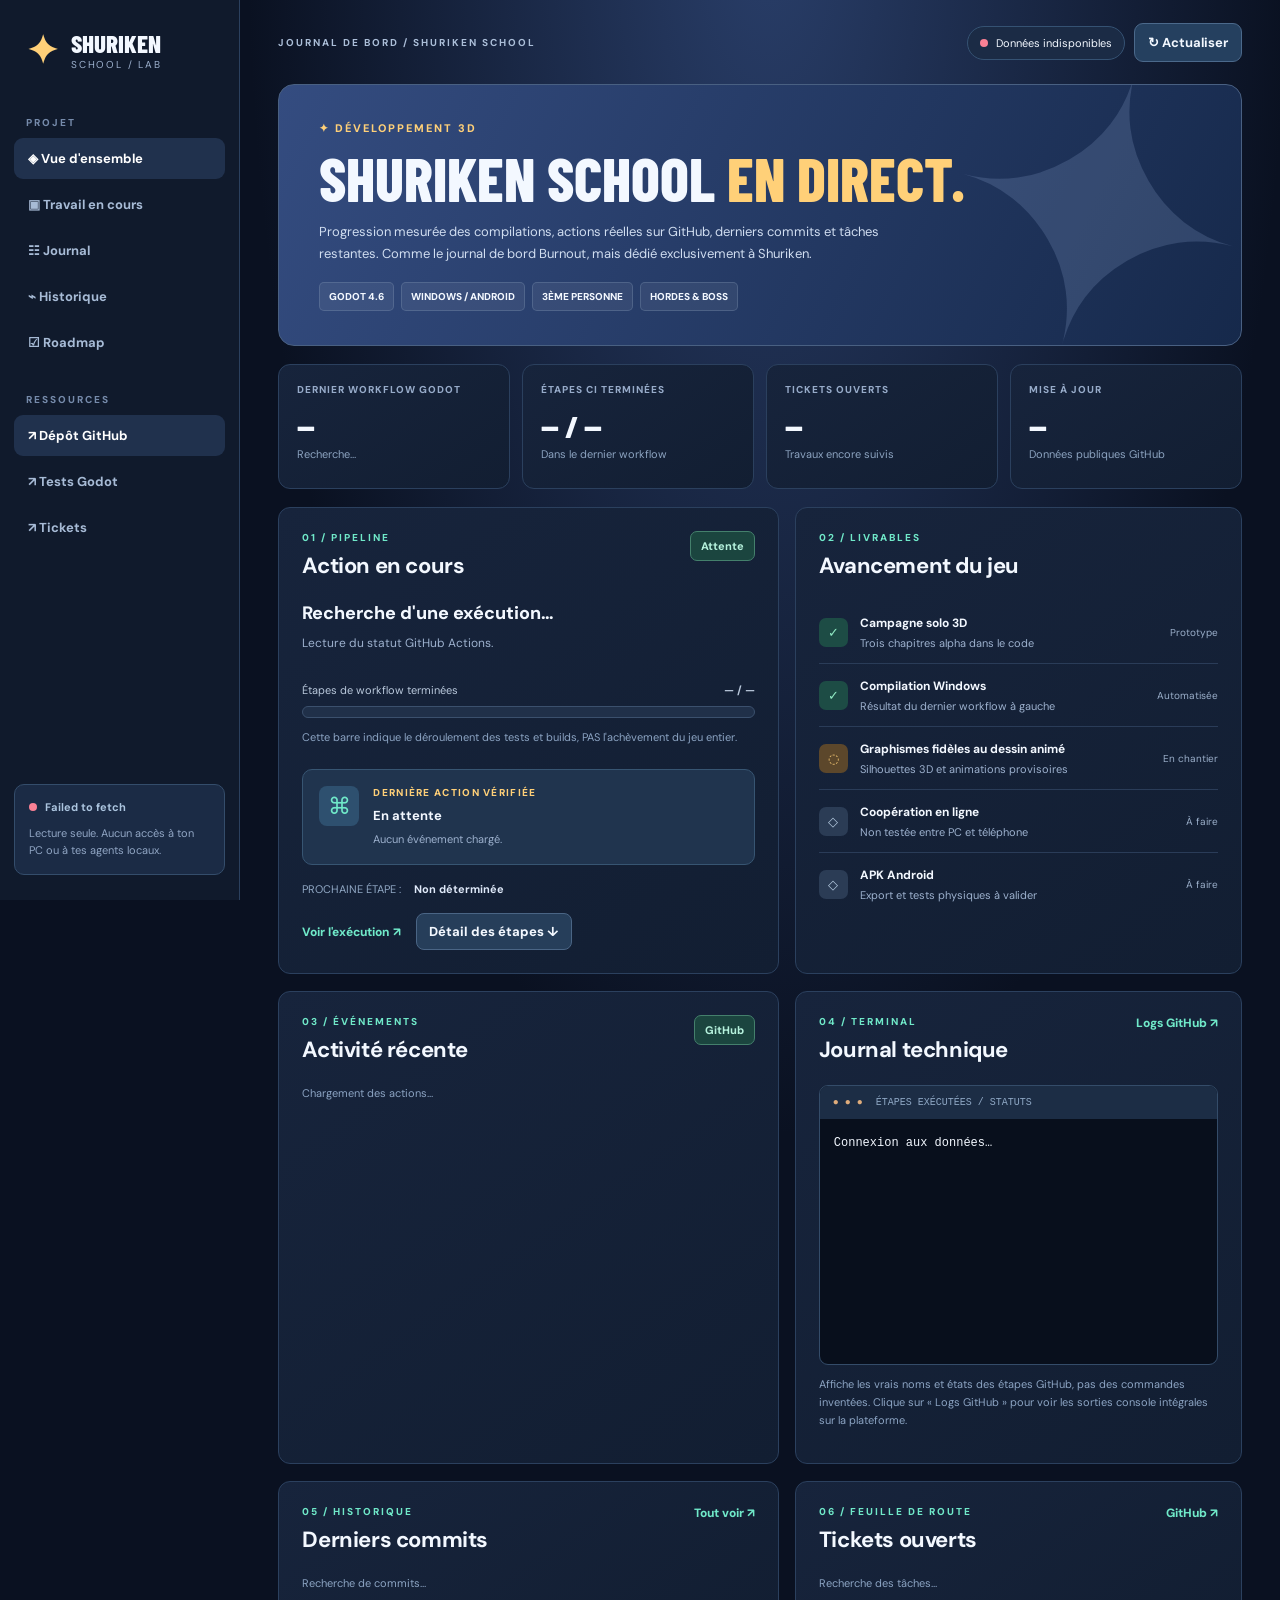
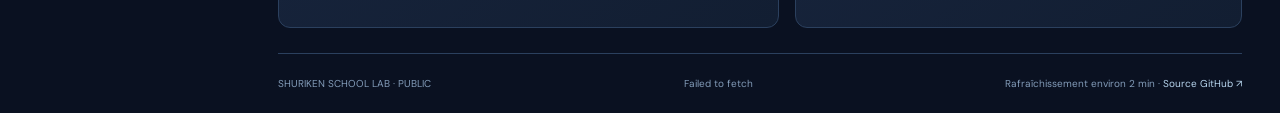
==== dashboard/index.html @ 50f2da36 "Create Shuriken 3D live project dashboard with GitHub API telemetry" ====
<!DOCTYPE html>
<html lang="fr"><head><meta charset="utf-8"><meta name="viewport" content="width=device-width,initial-scale=1"><meta name="theme-color" content="#101b30"><title>Shuriken School | Journal de bord</title><style>
@import url('https://fonts.googleapis.com/css2?family=Barlow+Condensed:wght@600;700;800&family=DM+Sans:wght@400;500;600;700&display=swap');
:root{color-scheme:dark;--bg:#0a1121;--panel:#15233b;--border:#2b405e;--ink:#f3f8ff;--muted:#9db1ce;--mint:#70e9c9;--gold:#ffd078}*{box-sizing:border-box}html{scroll-behavior:smooth}body{margin:0;background:radial-gradient(ellipse at 60% -5%,#293e69,transparent 48%),var(--bg);color:var(--ink);font:13px 'DM Sans',Arial,sans-serif}a{color:inherit;text-decoration:none}button{cursor:pointer;font:inherit;color:inherit}a:focus-visible,button:focus-visible{outline:2px solid var(--gold);outline-offset:2px}.app{display:grid;grid-template-columns:240px minmax(0,1fr);min-height:100vh}aside{background:#101a2c;border-right:1px solid var(--border);padding:25px 14px;height:100vh;position:sticky;top:0;display:flex;flex-direction:column}.logo{display:flex;gap:12px;align-items:center;padding:0 12px;margin-bottom:43px;font:800 25px 'Barlow Condensed',sans-serif}.logo span{font-size:39px;color:var(--gold)}.logo small{display:block;color:var(--muted);font:10px 'DM Sans',sans-serif;letter-spacing:1.8px}.group{color:#768bab;font-size:10px;font-weight:800;letter-spacing:2px;margin:0 12px 9px}nav{display:grid;gap:5px;margin-bottom:30px}nav a{border-radius:9px;padding:12px 14px;font-weight:700;color:#a7bbd6}nav a:hover,nav a:first-child{background:#20314d;color:#fff}.aside-status{margin-top:auto;background:#1b2b45;border:1px solid #344d6b;border-radius:10px;padding:14px;color:#acc5df;font-size:11px;line-height:1.6}.aside-status p{margin:8px 0 0;color:#91a6c4}.dot{display:inline-block;background:var(--gold);width:8px;height:8px;border-radius:50%;margin-right:8px}.dot.good{background:#78e1b0}.dot.bad{background:#fa8195}main{padding:23px clamp(16px,3vw,46px);max-width:1570px;width:100%;margin:auto;min-width:0}.top{display:flex;justify-content:space-between;align-items:center;gap:13px;margin-bottom:22px}.top b{font-size:10px;letter-spacing:2px;color:#acbfd9}.top .right{display:flex;align-items:center;gap:9px}.badge{border-radius:25px;border:1px solid #355273;background:#1b2b45;padding:9px 12px;font-size:11px}.top button{background:#25405f;border:1px solid #4b698b;border-radius:9px;padding:10px 13px;font-weight:700}.hero{border-radius:16px;background:linear-gradient(116deg,#344c80,#16294b);border:1px solid #496082;min-height:252px;display:flex;align-items:center;padding:34px 40px;position:relative;overflow:hidden}.hero:after{content:'✦';font:370px Georgia,serif;position:absolute;right:-10px;top:-83px;color:#b6d1ff28;transform:rotate(15deg)}.hero>*{position:relative;z-index:1}.hero label{font-size:11px;letter-spacing:2px;color:var(--gold);font-weight:800}h1{font:800 clamp(41px,4.7vw,66px)/1 'Barlow Condensed',sans-serif;margin:12px 0 8px;text-transform:uppercase}h1 em{color:var(--gold);font-style:normal}.hero p{max-width:620px;line-height:1.65;color:#d0ddf0}.tags{display:flex;gap:7px;flex-wrap:wrap;margin-top:18px}.tags span{border:1px solid #8298b351;background:#fff1;font-weight:800;font-size:10px;border-radius:5px;padding:7px 9px}.stats{display:grid;grid-template-columns:repeat(4,minmax(0,1fr));gap:12px;margin:18px 0}.stat,.card{border:1px solid var(--border);border-radius:12px;background:linear-gradient(145deg,#17243c,#121e32)}.stat{padding:18px;min-height:125px}.stat small{display:block;color:#97abc9;font-size:10px;font-weight:800;letter-spacing:1px}.stat strong{display:block;font:800 30px 'Barlow Condensed',sans-serif;margin:12px 0 3px}.stat p{color:#8ca3c0;font-size:11px;margin:0}.grid{display:grid;grid-template-columns:1.12fr 1fr;gap:16px;margin-bottom:17px}.card{padding:23px;min-width:0}.heading{display:flex;justify-content:space-between;align-items:start;gap:12px;margin-bottom:21px}.overline{font-size:10px;letter-spacing:2px;color:var(--mint);font-weight:800;margin-bottom:7px}h2{font-size:22px;margin:0;letter-spacing:-.4px}.chip{font-size:11px;font-weight:800;border:1px solid #44806c;background:#1b453f;color:#b5f1dc;padding:7px 10px;border-radius:7px;white-space:nowrap}.chip.failed{border-color:#af5971;background:#4d2938;color:#ffcbd5}.chip.running{border-color:#b88a47;background:#4e3b29;color:#ffe2ae}.sub{font-size:12px;color:var(--muted);line-height:1.6}.run-title{font-size:18px;font-weight:800;margin-bottom:9px}.progress-head{display:flex;justify-content:space-between;gap:13px;font-size:11px;color:#bac9dc;margin:30px 0 9px}.track{background:#203049;border:1px solid #3b506d;border-radius:50px;overflow:hidden;height:12px}.fill{height:100%;width:0;background:linear-gradient(90deg,#46b4ae,#81ebc7);transition:width .4s}.note{font-size:11px;color:#8ca4c3;line-height:1.6}.action{display:flex;gap:14px;border:1px solid #375572;background:#20344e;padding:16px;margin-top:22px;border-radius:10px}.action .symbol{width:40px;height:40px;display:grid;place-items:center;background:#2e506f;border-radius:8px;font-size:23px;flex:none;color:var(--mint)}.action small{display:block;color:var(--gold);font-size:10px;letter-spacing:1.3px;font-weight:800;margin-bottom:8px}.action b{display:block}.action p{font-size:11px;line-height:1.6;color:var(--muted);margin:7px 0 0}.next{display:flex;gap:13px;font-size:11px;color:#91a8c4;margin:17px 0}.next b{color:#dfe9f9}.links{display:flex;flex-wrap:wrap;gap:15px;align-items:center}.links a,.inline-link{color:var(--mint);font-size:12px;font-weight:800}.links button{border:1px solid #4a6585;background:#263e5a;border-radius:8px;padding:9px 12px;font-weight:800}.milestone{display:flex;gap:12px;align-items:center;border-bottom:1px solid #2a3c58;padding:13px 0}.milestone:last-child{border:0}.icon{display:grid;place-items:center;width:29px;height:29px;border-radius:7px;flex:none;background:#1d4c45;color:#90e9c3}.icon.wait{background:#5c472b;color:var(--gold)}.icon.todo{background:#2b3c55;color:#b4c9df}.milestone div{flex:1}.milestone b{font-size:12px}.milestone small{display:block;color:var(--muted);font-size:11px;margin-top:5px}.state{color:#9bafca;font-size:10px}.entry{display:grid;grid-template-columns:24px 1fr;gap:10px;padding:11px 0;border-bottom:1px solid #2a3a56}.entry:last-child{border:0}.circle{height:17px;width:17px;border:2px solid #879dbb;border-radius:50%;margin-top:3px}.circle.good{border-color:#71e2a9}.circle.bad{border-color:#ff7d97}.circle.running{border-color:var(--gold)}.entry b{font-size:12px}.entry p{font-size:11px;line-height:1.6;color:#93a9c7;margin:5px 0 0}.entry a{color:#afe8ff}.terminal{border:1px solid #344c69;background:#080f1c;border-radius:9px;overflow:hidden}.term-top{padding:11px 13px;background:#1c2d45;color:#8fa8c5;font:10px monospace}.term-top:before{content:'● ● ●';color:#dfac7b;margin-right:13px}.term-body{font:12px/1.7 Consolas,monospace;min-height:245px;max-height:305px;overflow:auto;padding:14px}.term-body p{margin:0 0 7px;overflow-wrap:anywhere}.prompt{color:var(--mint)}.term-ok{color:#87dfaa}.term-bad{color:#fc8a9b}.term-wait{color:#ffd078}.footer{margin-top:25px;padding-top:23px;border-top:1px solid var(--border);display:flex;justify-content:space-between;gap:10px;flex-wrap:wrap;font-size:10px;color:#839cb9}.footer a{color:#b8d6ef}#modal[hidden]{display:none}#modal{position:fixed;inset:0;background:#060a13dd;z-index:20;display:grid;place-items:center;padding:20px}#modal .dialog{width:min(680px,100%);max-height:85vh;overflow:auto;border-radius:13px;border:1px solid #506987;padding:22px;background:#172740}#modal button{padding:8px 11px;border:1px solid #5c7898;border-radius:7px;background:#29435f}.step{border:1px solid #3b5575;border-radius:8px;padding:11px;margin:7px 0;font-size:12px}.step small{display:block;color:var(--muted);margin-top:5px}
@media(max-width:1180px){.app{grid-template-columns:210px minmax(0,1fr)}.grid{grid-template-columns:1fr}.stats{grid-template-columns:repeat(2,1fr)}}@media(max-width:700px){.app{display:block}aside{height:auto;position:static;padding:12px}.logo{margin:0 0 8px}.logo span{font-size:24px}.logo{font-size:20px}.group,.aside-status,nav.links-nav{display:none}nav{display:flex;overflow-x:auto;margin:0}nav a{font-size:11px;white-space:nowrap;padding:9px}main{padding:17px}.top b{font-size:9px}.badge{font-size:10px;padding:7px}.top button{padding:8px}.hero{min-height:230px;padding:23px}.hero:after{font-size:240px;top:-40px}h1{font-size:42px}.stat{padding:14px;min-height:108px}.stat strong{font-size:24px}.card{padding:17px}.state{display:none}}
</style></head>
<body><div class="app"><aside><a href="#home" class="logo"><span>✦</span><div>SHURIKEN<small>SCHOOL / LAB</small></div></a><div class="group">PROJET</div><nav><a href="#home">◈ Vue d'ensemble</a><a href="#pipeline">▣ Travail en cours</a><a href="#journal">☷ Journal</a><a href="#history">⌁ Historique</a><a href="#issues-section">☑ Roadmap</a></nav><div class="group">RESSOURCES</div><nav class="links-nav"><a href="https://github.com/Elikto/shuriken-school---game" target="_blank">↗ Dépôt GitHub</a><a href="https://github.com/Elikto/shuriken-school---game/actions" target="_blank">↗ Tests Godot</a><a href="https://github.com/Elikto/shuriken-school---game/issues" target="_blank">↗ Tickets</a></nav><div class="aside-status"><span class="dot" id="connection-dot"></span><b id="connection-label">Connexion à GitHub…</b><p>Lecture seule. Aucun accès à ton PC ou à tes agents locaux.</p></div></aside>
<main id="home"><header class="top"><b>JOURNAL DE BORD / SHURIKEN SCHOOL</b><div class="right"><span class="badge"><span class="dot" id="live-dot"></span><span id="live-label">Synchronisation…</span></span><button type="button" id="refresh">↻ Actualiser</button></div></header>
<section class="hero"><div><label>✦ DÉVELOPPEMENT 3D</label><h1>Shuriken School <em>en direct.</em></h1><p>Progression mesurée des compilations, actions réelles sur GitHub, derniers commits et tâches restantes. Comme le journal de bord Burnout, mais dédié exclusivement à Shuriken.</p><div class="tags"><span>GODOT 4.6</span><span>WINDOWS / ANDROID</span><span>3ÈME PERSONNE</span><span>HORDES & BOSS</span></div></div></section>
<section class="stats"><div class="stat"><small>DERNIER WORKFLOW GODOT</small><strong id="state">—</strong><p id="run-number">Recherche…</p></div><div class="stat"><small>ÉTAPES CI TERMINÉES</small><strong id="steps-stat">— / —</strong><p>Dans le dernier workflow</p></div><div class="stat"><small>TICKETS OUVERTS</small><strong id="issues-stat">—</strong><p>Travaux encore suivis</p></div><div class="stat"><small>MISE À JOUR</small><strong id="synced">—</strong><p id="quota">Données publiques GitHub</p></div></section>
<div class="grid" id="pipeline"><article class="card"><div class="heading"><div><div class="overline">01 / PIPELINE</div><h2>Action en cours</h2></div><span id="chip" class="chip">Attente</span></div><div class="run-title" id="run-name">Recherche d'une exécution…</div><div class="sub" id="run-desc">Lecture du statut GitHub Actions.</div><div class="progress-head"><span>Étapes de workflow terminées</span><b id="step-count">— / —</b></div><div id="track" class="track" role="progressbar" aria-label="Étapes de workflow terminées" aria-valuemin="0" aria-valuemax="100" aria-valuenow="0"><div class="fill" id="fill"></div></div><p class="note">Cette barre indique le déroulement des tests et builds, PAS l'achèvement du jeu entier.</p><div class="action"><div class="symbol">⌘</div><div><small>DERNIÈRE ACTION VÉRIFIÉE</small><b id="action-name">En attente</b><p id="action-detail">Aucun événement chargé.</p></div></div><div class="next"><span>PROCHAINE ÉTAPE :</span><b id="next-step">Non déterminée</b></div><div class="links"><a id="run-link" href="https://github.com/Elikto/shuriken-school---game/actions" target="_blank" rel="noopener noreferrer">Voir l'exécution ↗</a><button id="details" type="button">Détail des étapes ↓</button></div></article>
<article class="card"><div class="heading"><div><div class="overline">02 / LIVRABLES</div><h2>Avancement du jeu</h2></div></div>
<div class="milestone"><span class="icon">✓</span><div><b>Campagne solo 3D</b><small>Trois chapitres alpha dans le code</small></div><span class="state">Prototype</span></div><div class="milestone"><span class="icon">✓</span><div><b>Compilation Windows</b><small>Résultat du dernier workflow à gauche</small></div><span class="state">Automatisée</span></div><div class="milestone"><span class="icon wait">◌</span><div><b>Graphismes fidèles au dessin animé</b><small>Silhouettes 3D et animations provisoires</small></div><span class="state">En chantier</span></div><div class="milestone"><span class="icon todo">◇</span><div><b>Coopération en ligne</b><small>Non testée entre PC et téléphone</small></div><span class="state">À faire</span></div><div class="milestone"><span class="icon todo">◇</span><div><b>APK Android</b><small>Export et tests physiques à valider</small></div><span class="state">À faire</span></div></article></div>
<div class="grid" id="journal"><article class="card"><div class="heading"><div><div class="overline">03 / ÉVÉNEMENTS</div><h2>Activité récente</h2></div><span class="chip">GitHub</span></div><div id="events"><p class="note">Chargement des actions…</p></div></article>
<article class="card"><div class="heading"><div><div class="overline">04 / TERMINAL</div><h2>Journal technique</h2></div><a class="inline-link" id="logs-link" target="_blank" rel="noopener noreferrer" href="https://github.com/Elikto/shuriken-school---game/actions">Logs GitHub ↗</a></div><div class="terminal"><div class="term-top">ÉTAPES EXÉCUTÉES / STATUTS</div><div class="term-body" id="terminal"><p>Connexion aux données…</p></div></div><p class="note">Affiche les vrais noms et états des étapes GitHub, pas des commandes inventées. Clique sur « Logs GitHub » pour voir les sorties console intégrales sur la plateforme.</p></article></div>
<div class="grid" id="history"><article class="card"><div class="heading"><div><div class="overline">05 / HISTORIQUE</div><h2>Derniers commits</h2></div><a class="inline-link" href="https://github.com/Elikto/shuriken-school---game/commits/main" target="_blank">Tout voir ↗</a></div><div id="commits"><p class="note">Recherche de commits…</p></div></article>
<article class="card" id="issues-section"><div class="heading"><div><div class="overline">06 / FEUILLE DE ROUTE</div><h2>Tickets ouverts</h2></div><a class="inline-link" href="https://github.com/Elikto/shuriken-school---game/issues" target="_blank">GitHub ↗</a></div><div id="issues"><p class="note">Recherche des tâches…</p></div></article></div>
<div class="footer"><span>SHURIKEN SCHOOL LAB · PUBLIC</span><span id="updated">Aucune synchronisation</span><span>Rafraîchissement environ 2 min · <a target="_blank" href="https://github.com/Elikto/shuriken-school---game">Source GitHub ↗</a></span></div></main></div>
<div id="modal" hidden><div class="dialog" role="dialog" aria-modal="true" aria-label="Étapes GitHub"><div class="heading"><h2>Étapes du dernier workflow</h2><button id="close" type="button">Fermer ✕</button></div><div id="steps-list"></div><p class="note">États issus de l'API GitHub Actions, pas de surveillance directe des agents sur un PC privé.</p></div></div>
<script>
'use strict';
const API='https://api.github.com/repos/Elikto/shuriken-school---game',REPO='https://github.com/Elikto/shuriken-school---game';
const $=id=>document.getElementById(id);
const escapeHtml=v=>String(v==null?'':v).replace(/[&<>"']/g,c=>({'&':'&amp;','<':'&lt;','>':'&gt;','"':'&quot;',"'":'&#39;'}[c]));
const date=s=>s?new Date(s).toLocaleString('fr-FR',{day:'2-digit',month:'short',hour:'2-digit',minute:'2-digit'}):'—';
const link=s=>typeof s==='string'&&s.startsWith(REPO+'/')?s:REPO;
const model={run:null,jobs:[],commits:[],issues:[],busy:false,last:0,limit:0,remaining:null};
const state=x=>x&&x.conclusion==='success'?'Réussi':x&&x.conclusion==='failure'?'Échec':x&&x.conclusion==='cancelled'?'Annulé':x&&x.status==='in_progress'?'En cours':x&&x.status==='queued'?'En file':x?x.conclusion||x.status:'—';
const kind=x=>x.conclusion==='success'?'good':x.conclusion==='failure'?'bad':x.status==='in_progress'?'running':'wait';
const steps=()=>model.jobs.flatMap(j=>(j.steps||[]).filter(x=>!x.name.startsWith('Post ')).map(x=>Object.assign({jobName:j.name},x)));
async function fetchJson(path){const controller=new AbortController();const timer=setTimeout(()=>controller.abort(),12000);try{const r=await fetch(API+path,{signal:controller.signal,cache:'no-store',headers:{Accept:'application/vnd.github+json'}});model.remaining=Number(r.headers.get('x-ratelimit-remaining'));if(r.status===403||r.status===429){model.limit=Date.now()+60*60*1000;throw Error('Limite GitHub atteinte. Réessaie plus tard.');}if(!r.ok)throw Error('GitHub API : '+r.status);return await r.json();}finally{clearTimeout(timer)}}
function renderBuild(){const r=model.run;if(!r){$('run-name').textContent='Aucun workflow Godot trouvé';return;}const items=steps(),finished=items.filter(x=>x.status==='completed').length,total=items.length,pct=total?Math.round(100*finished/total):0;const active=items.find(x=>x.status==='in_progress');const pending=items.find(x=>x.status==='pending');const last=items.filter(x=>x.status==='completed').slice(-1)[0];const url=link(r.html_url);
$('state').textContent=state(r);$('run-number').textContent='Exécution #'+(r.run_number||'—')+' · '+date(r.created_at);$('steps-stat').textContent=total?finished+' / '+total:'— / —';$('chip').textContent=state(r);$('chip').className='chip'+(r.conclusion==='failure'?' failed':r.status==='in_progress'?' running':'');$('run-name').textContent=r.name||'Godot 3D';$('run-desc').textContent='Branche '+(r.head_branch||'—')+' • '+date(r.created_at)+' • '+(r.head_sha||'').slice(0,7);$('step-count').textContent=total?finished+' / '+total:'Étapes indisponibles';$('fill').style.width=pct+'%';$('track').setAttribute('aria-valuenow',String(pct));$('action-name').textContent=active?active.name:last?'Dernière : '+last.name:'En attente des étapes';$('action-detail').textContent=active?'Étape '+active.jobName+' active depuis '+date(active.started_at):r.status==='completed'?'Exécution terminée : '+state(r)+'. Aucun agent local observé.':'Démarrage ou attente GitHub Actions.';$('next-step').textContent=pending?pending.jobName+' / '+pending.name:r.status==='completed'?'Prochaine modification ou prochaine CI':'Non déterminée';$('run-link').href=url;$('logs-link').href=url;
const recent=items.filter(x=>x.started_at).slice().sort((a,b)=>new Date(b.started_at)-new Date(a.started_at)).slice(0,10);
$('events').innerHTML=recent.length?recent.map(x=>'<div class="entry"><span class="circle '+kind(x)+'"></span><div><b>'+escapeHtml(x.name)+'</b><p>'+escapeHtml(x.jobName)+' · '+escapeHtml(date(x.started_at))+' · '+escapeHtml(x.conclusion||x.status)+' · <a href="'+escapeHtml(url)+'" target="_blank" rel="noopener noreferrer">GitHub ↗</a></p></div></div>').join(''):'<p class="note">Pas encore de tâches horodatées.</p>';
$('terminal').innerHTML=recent.length?recent.slice().reverse().map(x=>'<p><span class="prompt">['+escapeHtml(date(x.started_at))+']</span> <span class="'+(kind(x)==='good'?'term-ok':kind(x)==='bad'?'term-bad':'term-wait')+'">'+(kind(x)==='good'?'✓':kind(x)==='bad'?'✕':'○')+'</span> '+escapeHtml(x.jobName)+' / '+escapeHtml(x.name)+'</p>').join(''):'<p>Aucune étape vérifiée.</p>';
$('steps-list').innerHTML=model.jobs.map(j=>'<h3>'+escapeHtml(j.name)+' · '+escapeHtml(state(j))+'</h3>'+(j.steps||[]).map(x=>'<div class="step"><b>'+escapeHtml(x.name)+'</b><small>'+escapeHtml(x.conclusion||x.status)+' · '+escapeHtml(date(x.started_at))+' → '+escapeHtml(date(x.completed_at))+'</small></div>').join('')).join('')||'<p class="note">Aucune étape disponible.</p>';
}
function renderHistory(){$('issues-stat').textContent=model.issues.length;$('commits').innerHTML=model.commits.slice(0,8).map(x=>'<div class="entry"><span class="circle good"></span><div><b><a target="_blank" rel="noopener noreferrer" href="'+escapeHtml(link(x.html_url))+'">'+escapeHtml((x.commit&&x.commit.message||'Commit').split('\n')[0])+'</a></b><p>'+escapeHtml((x.sha||'').slice(0,7))+' · '+escapeHtml(date(x.commit&&x.commit.author&&x.commit.author.date))+'</p></div></div>').join('')||'<p class="note">Aucun commit.</p>';$('issues').innerHTML=model.issues.slice(0,8).map(x=>'<div class="entry"><span class="circle running"></span><div><b><a target="_blank" rel="noopener noreferrer" href="'+escapeHtml(link(x.html_url))+'">#'+Number(x.number)+' '+escapeHtml(x.title)+'</a></b><p>Ouvert · '+escapeHtml(date(x.updated_at))+'</p></div></div>').join('')||'<p class="note">Aucun ticket ouvert.</p>';}
async function build(){const d=await fetchJson('/actions/runs?per_page=15');model.run=(d.workflow_runs||[]).find(x=>x.head_branch==='main'&&((x.path||'').includes('godot-validation.yml')||(x.name||'').includes('Godot 3D')))||null;model.jobs=model.run?(await fetchJson('/actions/runs/'+Number(model.run.id)+'/jobs?per_page=100')).jobs||[]:[];renderBuild()}
async function history(){const out=await Promise.all([fetchJson('/commits?per_page=10'),fetchJson('/issues?state=open&per_page=25')]);model.commits=Array.isArray(out[0])?out[0]:[];model.issues=Array.isArray(out[1])?out[1].filter(x=>!x.pull_request):[];renderHistory()}
async function refresh(full){if(model.busy||document.hidden||Date.now()<model.limit)return;model.busy=true;$('refresh').disabled=true;try{if(full)await Promise.all([build(),history()]);else await build();model.last=Date.now();$('connection-dot').className='dot good';$('live-dot').className='dot good';$('connection-label').textContent='GitHub connecté';$('live-label').textContent='Données actualisées';$('synced').textContent=new Date().toLocaleTimeString('fr-FR',{hour:'2-digit',minute:'2-digit'});$('updated').textContent='Synchronisation : '+date(new Date().toISOString());$('quota').textContent=model.remaining!==null?'Quota API restant : '+model.remaining:'Source GitHub';}catch(e){$('connection-dot').className='dot bad';$('live-dot').className='dot bad';$('connection-label').textContent=e.message||'Connexion impossible';$('live-label').textContent='Données indisponibles';$('updated').textContent=e.message||'Erreur réseau';}finally{model.busy=false;$('refresh').disabled=false}}
$('refresh').addEventListener('click',()=>refresh(true));$('details').addEventListener('click',()=>{$('modal').hidden=false;$('close').focus()});$('close').addEventListener('click',()=>{$('modal').hidden=true;$('details').focus()});$('modal').addEventListener('click',e=>{if(e.target===$('modal'))$('close').click()});document.addEventListener('keydown',e=>{if(e.key==='Escape'&&!$('modal').hidden)$('close').click()});document.addEventListener('visibilitychange',()=>{if(!document.hidden&&Date.now()-model.last>120000)refresh(true)});setInterval(()=>refresh(false),120000);setInterval(()=>refresh(true),600000);refresh(true);
</script></body></html>
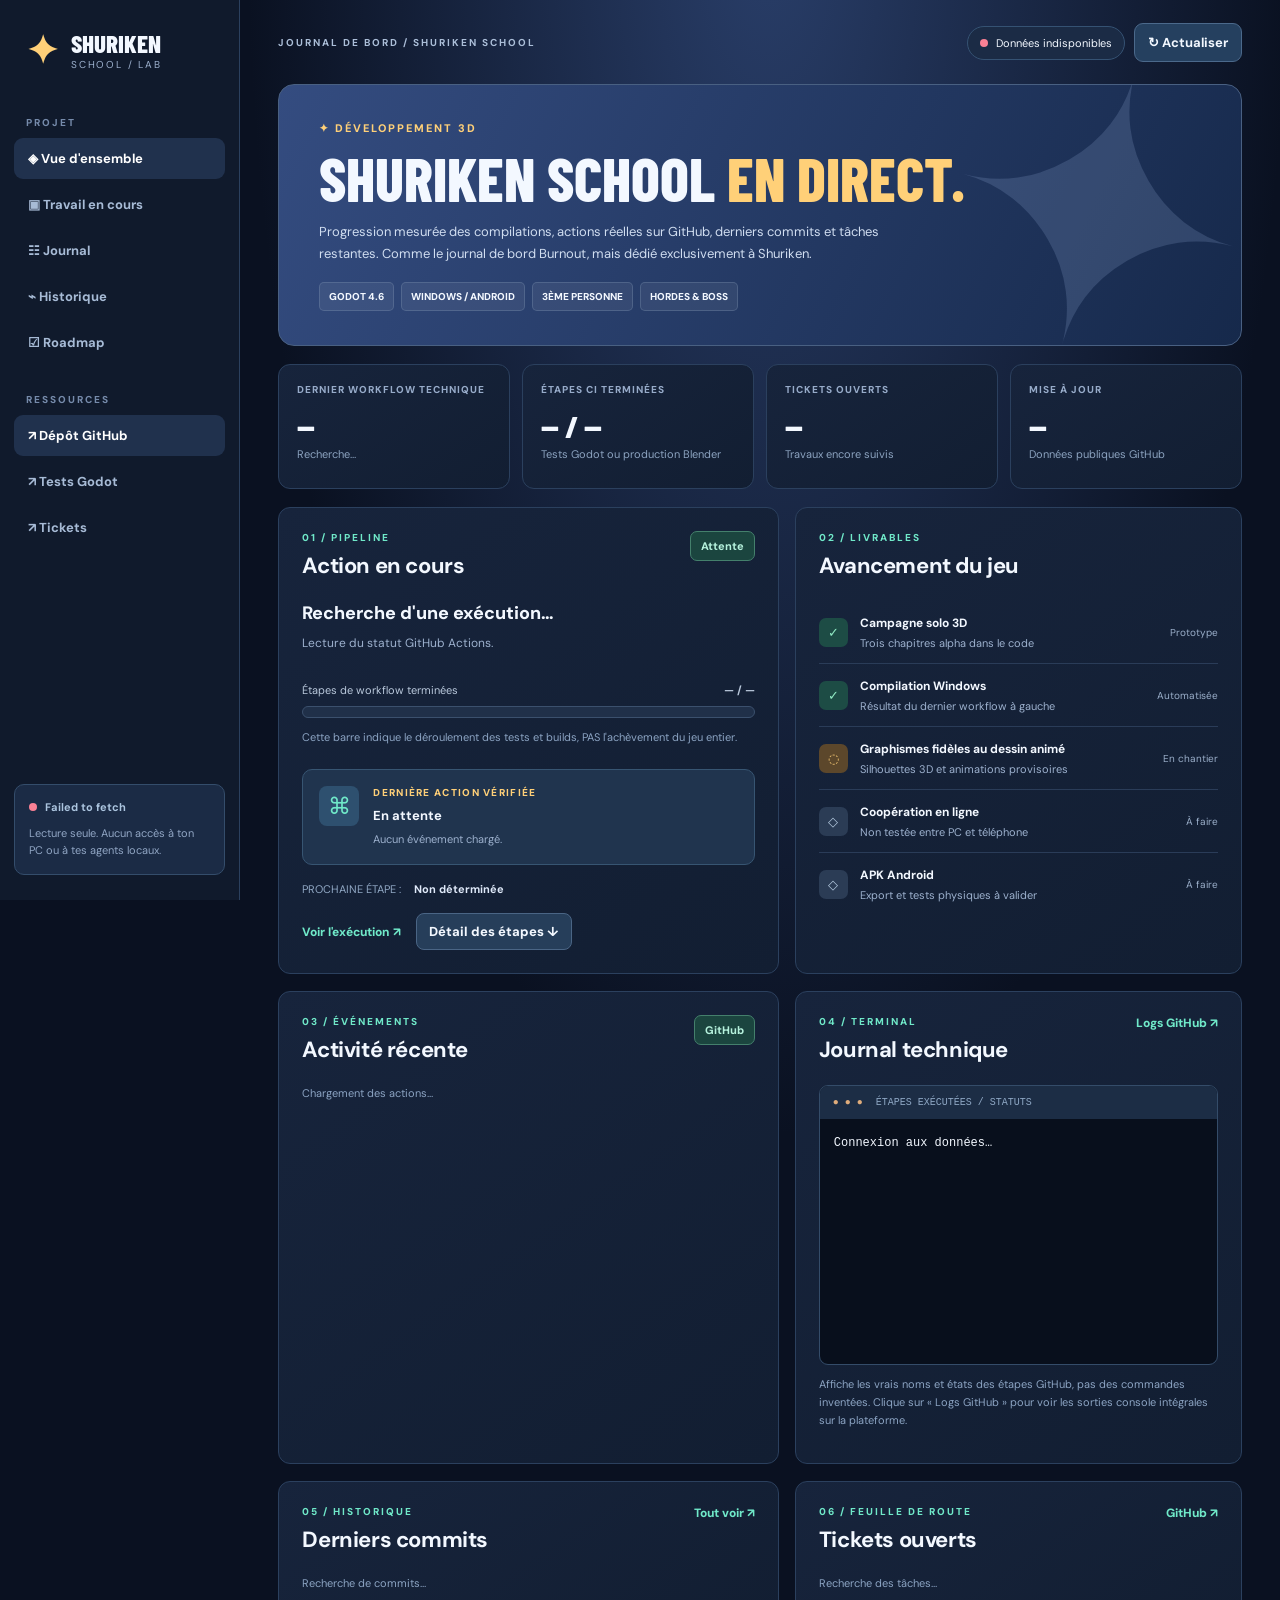
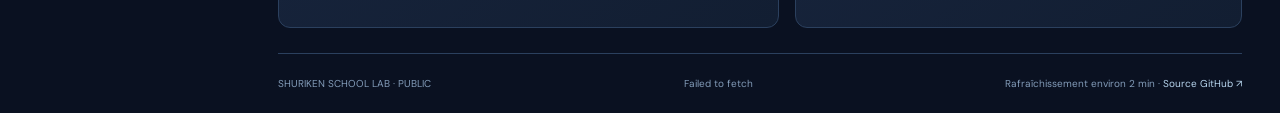
==== commit 549a14fa: "Show actual Blender model-production workflow alongside Godot in live Shuriken dashboard" ====
--- a/dashboard/index.html
+++ b/dashboard/index.html
@@ -7,7 +7,7 @@
 <body><div class="app"><aside><a href="#home" class="logo"><span>✦</span><div>SHURIKEN<small>SCHOOL / LAB</small></div></a><div class="group">PROJET</div><nav><a href="#home">◈ Vue d'ensemble</a><a href="#pipeline">▣ Travail en cours</a><a href="#journal">☷ Journal</a><a href="#history">⌁ Historique</a><a href="#issues-section">☑ Roadmap</a></nav><div class="group">RESSOURCES</div><nav class="links-nav"><a href="https://github.com/Elikto/shuriken-school---game" target="_blank">↗ Dépôt GitHub</a><a href="https://github.com/Elikto/shuriken-school---game/actions" target="_blank">↗ Tests Godot</a><a href="https://github.com/Elikto/shuriken-school---game/issues" target="_blank">↗ Tickets</a></nav><div class="aside-status"><span class="dot" id="connection-dot"></span><b id="connection-label">Connexion à GitHub…</b><p>Lecture seule. Aucun accès à ton PC ou à tes agents locaux.</p></div></aside>
 <main id="home"><header class="top"><b>JOURNAL DE BORD / SHURIKEN SCHOOL</b><div class="right"><span class="badge"><span class="dot" id="live-dot"></span><span id="live-label">Synchronisation…</span></span><button type="button" id="refresh">↻ Actualiser</button></div></header>
 <section class="hero"><div><label>✦ DÉVELOPPEMENT 3D</label><h1>Shuriken School <em>en direct.</em></h1><p>Progression mesurée des compilations, actions réelles sur GitHub, derniers commits et tâches restantes. Comme le journal de bord Burnout, mais dédié exclusivement à Shuriken.</p><div class="tags"><span>GODOT 4.6</span><span>WINDOWS / ANDROID</span><span>3ÈME PERSONNE</span><span>HORDES & BOSS</span></div></div></section>
-<section class="stats"><div class="stat"><small>DERNIER WORKFLOW GODOT</small><strong id="state">—</strong><p id="run-number">Recherche…</p></div><div class="stat"><small>ÉTAPES CI TERMINÉES</small><strong id="steps-stat">— / —</strong><p>Dans le dernier workflow</p></div><div class="stat"><small>TICKETS OUVERTS</small><strong id="issues-stat">—</strong><p>Travaux encore suivis</p></div><div class="stat"><small>MISE À JOUR</small><strong id="synced">—</strong><p id="quota">Données publiques GitHub</p></div></section>
+<section class="stats"><div class="stat"><small>DERNIER WORKFLOW TECHNIQUE</small><strong id="state">—</strong><p id="run-number">Recherche…</p></div><div class="stat"><small>ÉTAPES CI TERMINÉES</small><strong id="steps-stat">— / —</strong><p>Tests Godot ou production Blender</p></div><div class="stat"><small>TICKETS OUVERTS</small><strong id="issues-stat">—</strong><p>Travaux encore suivis</p></div><div class="stat"><small>MISE À JOUR</small><strong id="synced">—</strong><p id="quota">Données publiques GitHub</p></div></section>
 <div class="grid" id="pipeline"><article class="card"><div class="heading"><div><div class="overline">01 / PIPELINE</div><h2>Action en cours</h2></div><span id="chip" class="chip">Attente</span></div><div class="run-title" id="run-name">Recherche d'une exécution…</div><div class="sub" id="run-desc">Lecture du statut GitHub Actions.</div><div class="progress-head"><span>Étapes de workflow terminées</span><b id="step-count">— / —</b></div><div id="track" class="track" role="progressbar" aria-label="Étapes de workflow terminées" aria-valuemin="0" aria-valuemax="100" aria-valuenow="0"><div class="fill" id="fill"></div></div><p class="note">Cette barre indique le déroulement des tests et builds, PAS l'achèvement du jeu entier.</p><div class="action"><div class="symbol">⌘</div><div><small>DERNIÈRE ACTION VÉRIFIÉE</small><b id="action-name">En attente</b><p id="action-detail">Aucun événement chargé.</p></div></div><div class="next"><span>PROCHAINE ÉTAPE :</span><b id="next-step">Non déterminée</b></div><div class="links"><a id="run-link" href="https://github.com/Elikto/shuriken-school---game/actions" target="_blank" rel="noopener noreferrer">Voir l'exécution ↗</a><button id="details" type="button">Détail des étapes ↓</button></div></article>
 <article class="card"><div class="heading"><div><div class="overline">02 / LIVRABLES</div><h2>Avancement du jeu</h2></div></div>
 <div class="milestone"><span class="icon">✓</span><div><b>Campagne solo 3D</b><small>Trois chapitres alpha dans le code</small></div><span class="state">Prototype</span></div><div class="milestone"><span class="icon">✓</span><div><b>Compilation Windows</b><small>Résultat du dernier workflow à gauche</small></div><span class="state">Automatisée</span></div><div class="milestone"><span class="icon wait">◌</span><div><b>Graphismes fidèles au dessin animé</b><small>Silhouettes 3D et animations provisoires</small></div><span class="state">En chantier</span></div><div class="milestone"><span class="icon todo">◇</span><div><b>Coopération en ligne</b><small>Non testée entre PC et téléphone</small></div><span class="state">À faire</span></div><div class="milestone"><span class="icon todo">◇</span><div><b>APK Android</b><small>Export et tests physiques à valider</small></div><span class="state">À faire</span></div></article></div>
@@ -28,7 +28,7 @@
 const state=x=>x&&x.conclusion==='success'?'Réussi':x&&x.conclusion==='failure'?'Échec':x&&x.conclusion==='cancelled'?'Annulé':x&&x.status==='in_progress'?'En cours':x&&x.status==='queued'?'En file':x?x.conclusion||x.status:'—';
 const kind=x=>x.conclusion==='success'?'good':x.conclusion==='failure'?'bad':x.status==='in_progress'?'running':'wait';
 const steps=()=>model.jobs.flatMap(j=>(j.steps||[]).filter(x=>!x.name.startsWith('Post ')).map(x=>Object.assign({jobName:j.name},x)));
-async function fetchJson(path){const controller=new AbortController();const timer=setTimeout(()=>controller.abort(),12000);try{const r=await fetch(API+path,{signal:controller.signal,cache:'no-store',headers:{Accept:'application/vnd.github+json'}});model.remaining=Number(r.headers.get('x-ratelimit-remaining'));if(r.status===403||r.status===429){model.limit=Date.now()+60*60*1000;throw Error('Limite GitHub atteinte. Réessaie plus tard.');}if(!r.ok)throw Error('GitHub API : '+r.status);return await r.json();}finally{clearTimeout(timer)}}
+async function fetchJson(path){const controller=new AbortController();const timer=setTimeout(()=>controller.abort(),12000);try{const r=await fetch(API+path,{signal:controller.signal,cache:'no-store',headers:{Accept:'application/vnd.github+json'}});const left=r.headers.get('x-ratelimit-remaining');if(left!==null)model.remaining=Number(left);if(r.status===403||r.status===429){model.limit=Date.now()+60*60*1000;throw Error('Limite GitHub atteinte. Réessaie plus tard.');}if(!r.ok)throw Error('GitHub API : '+r.status);return await r.json();}finally{clearTimeout(timer)}}
 function renderBuild(){const r=model.run;if(!r){$('run-name').textContent='Aucun workflow Godot trouvé';return;}const items=steps(),finished=items.filter(x=>x.status==='completed').length,total=items.length,pct=total?Math.round(100*finished/total):0;const active=items.find(x=>x.status==='in_progress');const pending=items.find(x=>x.status==='pending');const last=items.filter(x=>x.status==='completed').slice(-1)[0];const url=link(r.html_url);
 $('state').textContent=state(r);$('run-number').textContent='Exécution #'+(r.run_number||'—')+' · '+date(r.created_at);$('steps-stat').textContent=total?finished+' / '+total:'— / —';$('chip').textContent=state(r);$('chip').className='chip'+(r.conclusion==='failure'?' failed':r.status==='in_progress'?' running':'');$('run-name').textContent=r.name||'Godot 3D';$('run-desc').textContent='Branche '+(r.head_branch||'—')+' • '+date(r.created_at)+' • '+(r.head_sha||'').slice(0,7);$('step-count').textContent=total?finished+' / '+total:'Étapes indisponibles';$('fill').style.width=pct+'%';$('track').setAttribute('aria-valuenow',String(pct));$('action-name').textContent=active?active.name:last?'Dernière : '+last.name:'En attente des étapes';$('action-detail').textContent=active?'Étape '+active.jobName+' active depuis '+date(active.started_at):r.status==='completed'?'Exécution terminée : '+state(r)+'. Aucun agent local observé.':'Démarrage ou attente GitHub Actions.';$('next-step').textContent=pending?pending.jobName+' / '+pending.name:r.status==='completed'?'Prochaine modification ou prochaine CI':'Non déterminée';$('run-link').href=url;$('logs-link').href=url;
 const recent=items.filter(x=>x.started_at).slice().sort((a,b)=>new Date(b.started_at)-new Date(a.started_at)).slice(0,10);
@@ -37,7 +37,7 @@
 $('steps-list').innerHTML=model.jobs.map(j=>'<h3>'+escapeHtml(j.name)+' · '+escapeHtml(state(j))+'</h3>'+(j.steps||[]).map(x=>'<div class="step"><b>'+escapeHtml(x.name)+'</b><small>'+escapeHtml(x.conclusion||x.status)+' · '+escapeHtml(date(x.started_at))+' → '+escapeHtml(date(x.completed_at))+'</small></div>').join('')).join('')||'<p class="note">Aucune étape disponible.</p>';
 }
 function renderHistory(){$('issues-stat').textContent=model.issues.length;$('commits').innerHTML=model.commits.slice(0,8).map(x=>'<div class="entry"><span class="circle good"></span><div><b><a target="_blank" rel="noopener noreferrer" href="'+escapeHtml(link(x.html_url))+'">'+escapeHtml((x.commit&&x.commit.message||'Commit').split('\n')[0])+'</a></b><p>'+escapeHtml((x.sha||'').slice(0,7))+' · '+escapeHtml(date(x.commit&&x.commit.author&&x.commit.author.date))+'</p></div></div>').join('')||'<p class="note">Aucun commit.</p>';$('issues').innerHTML=model.issues.slice(0,8).map(x=>'<div class="entry"><span class="circle running"></span><div><b><a target="_blank" rel="noopener noreferrer" href="'+escapeHtml(link(x.html_url))+'">#'+Number(x.number)+' '+escapeHtml(x.title)+'</a></b><p>Ouvert · '+escapeHtml(date(x.updated_at))+'</p></div></div>').join('')||'<p class="note">Aucun ticket ouvert.</p>';}
-async function build(){const d=await fetchJson('/actions/runs?per_page=15');model.run=(d.workflow_runs||[]).find(x=>x.head_branch==='main'&&((x.path||'').includes('godot-validation.yml')||(x.name||'').includes('Godot 3D')))||null;model.jobs=model.run?(await fetchJson('/actions/runs/'+Number(model.run.id)+'/jobs?per_page=100')).jobs||[]:[];renderBuild()}
+async function build(){const d=await fetchJson('/actions/runs?per_page=15');model.run=(d.workflow_runs||[]).find(x=>x.head_branch==='main'&&(['godot-validation.yml','shuriken-3d-models.yml'].some(p=>(x.path||'').includes(p))||['Godot 3D','Blender - Modeles 3D Shuriken'].some(n=>(x.name||'').includes(n))))||null;model.jobs=model.run?(await fetchJson('/actions/runs/'+Number(model.run.id)+'/jobs?per_page=100')).jobs||[]:[];renderBuild()}
 async function history(){const out=await Promise.all([fetchJson('/commits?per_page=10'),fetchJson('/issues?state=open&per_page=25')]);model.commits=Array.isArray(out[0])?out[0]:[];model.issues=Array.isArray(out[1])?out[1].filter(x=>!x.pull_request):[];renderHistory()}
 async function refresh(full){if(model.busy||document.hidden||Date.now()<model.limit)return;model.busy=true;$('refresh').disabled=true;try{if(full)await Promise.all([build(),history()]);else await build();model.last=Date.now();$('connection-dot').className='dot good';$('live-dot').className='dot good';$('connection-label').textContent='GitHub connecté';$('live-label').textContent='Données actualisées';$('synced').textContent=new Date().toLocaleTimeString('fr-FR',{hour:'2-digit',minute:'2-digit'});$('updated').textContent='Synchronisation : '+date(new Date().toISOString());$('quota').textContent=model.remaining!==null?'Quota API restant : '+model.remaining:'Source GitHub';}catch(e){$('connection-dot').className='dot bad';$('live-dot').className='dot bad';$('connection-label').textContent=e.message||'Connexion impossible';$('live-label').textContent='Données indisponibles';$('updated').textContent=e.message||'Erreur réseau';}finally{model.busy=false;$('refresh').disabled=false}}
 $('refresh').addEventListener('click',()=>refresh(true));$('details').addEventListener('click',()=>{$('modal').hidden=false;$('close').focus()});$('close').addEventListener('click',()=>{$('modal').hidden=true;$('details').focus()});$('modal').addEventListener('click',e=>{if(e.target===$('modal'))$('close').click()});document.addEventListener('keydown',e=>{if(e.key==='Escape'&&!$('modal').hidden)$('close').click()});document.addEventListener('visibilitychange',()=>{if(!document.hidden&&Date.now()-model.last>120000)refresh(true)});setInterval(()=>refresh(false),120000);setInterval(()=>refresh(true),600000);refresh(true);
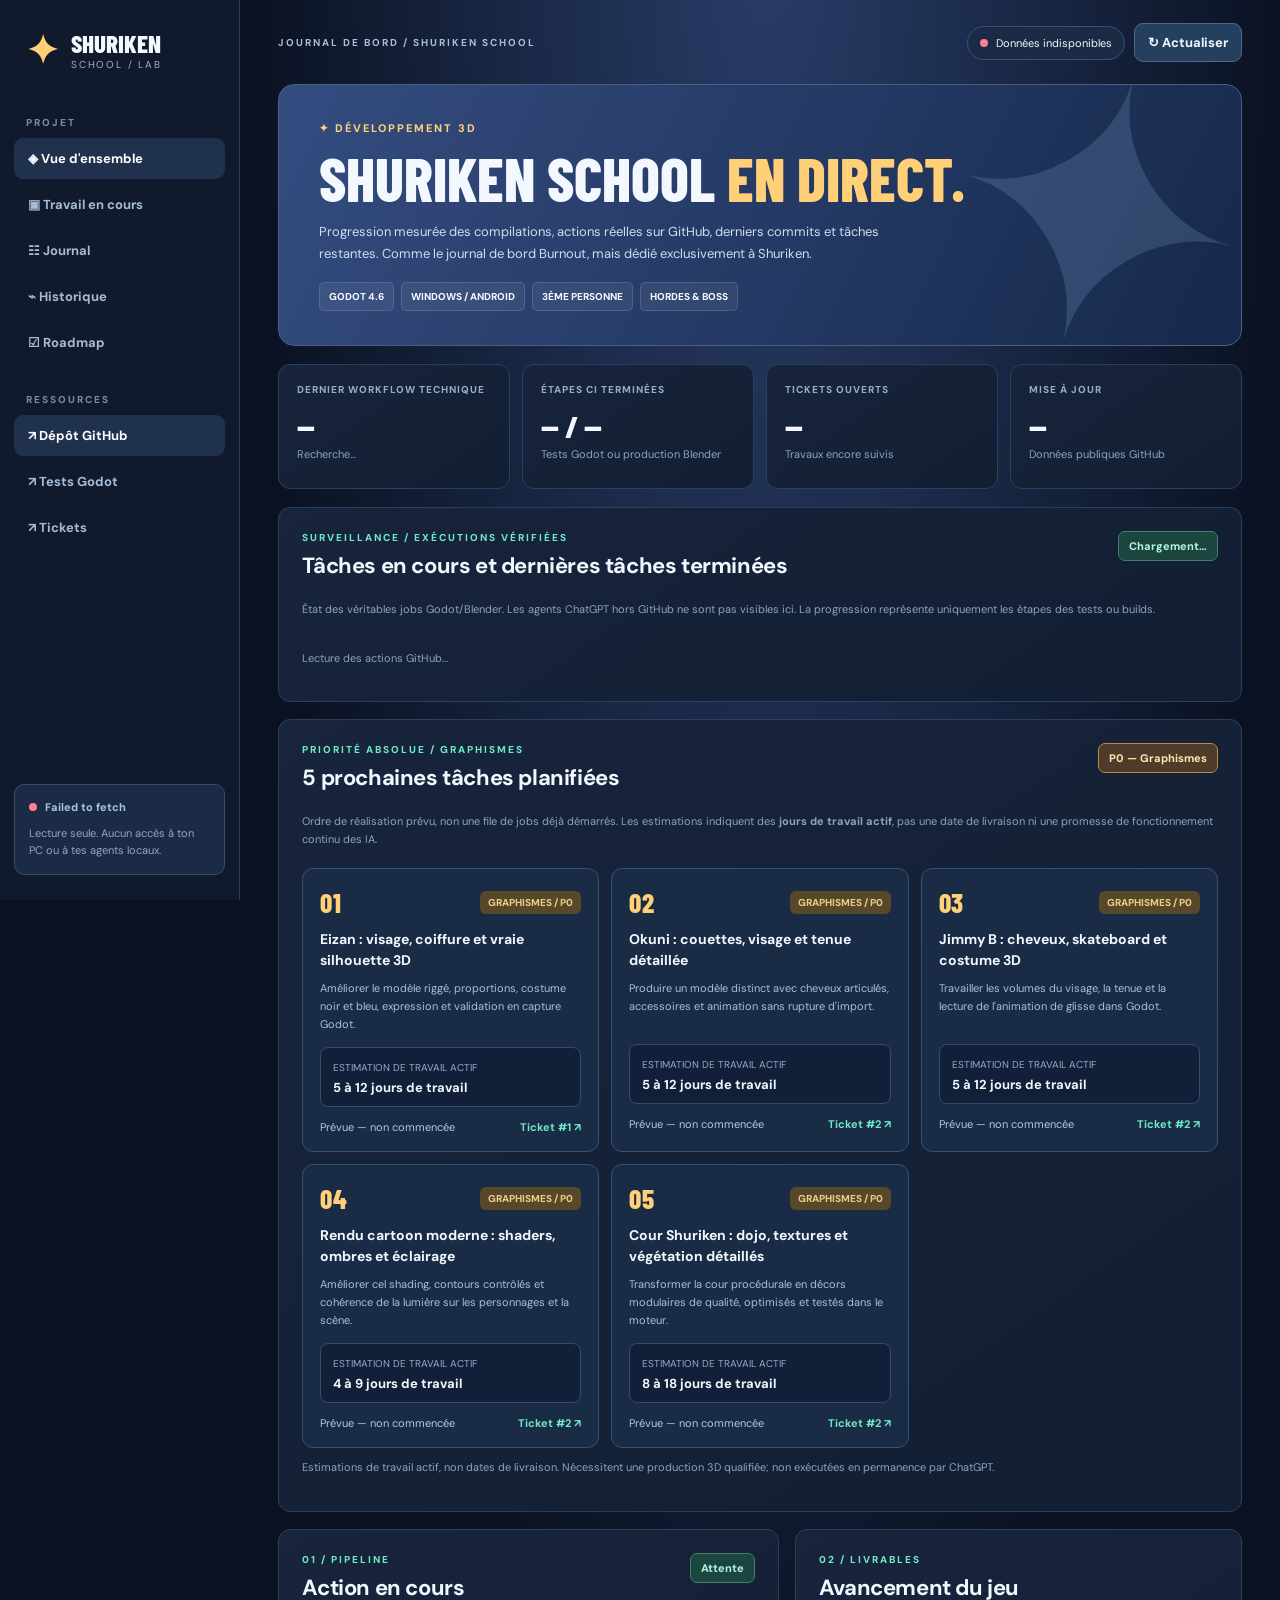
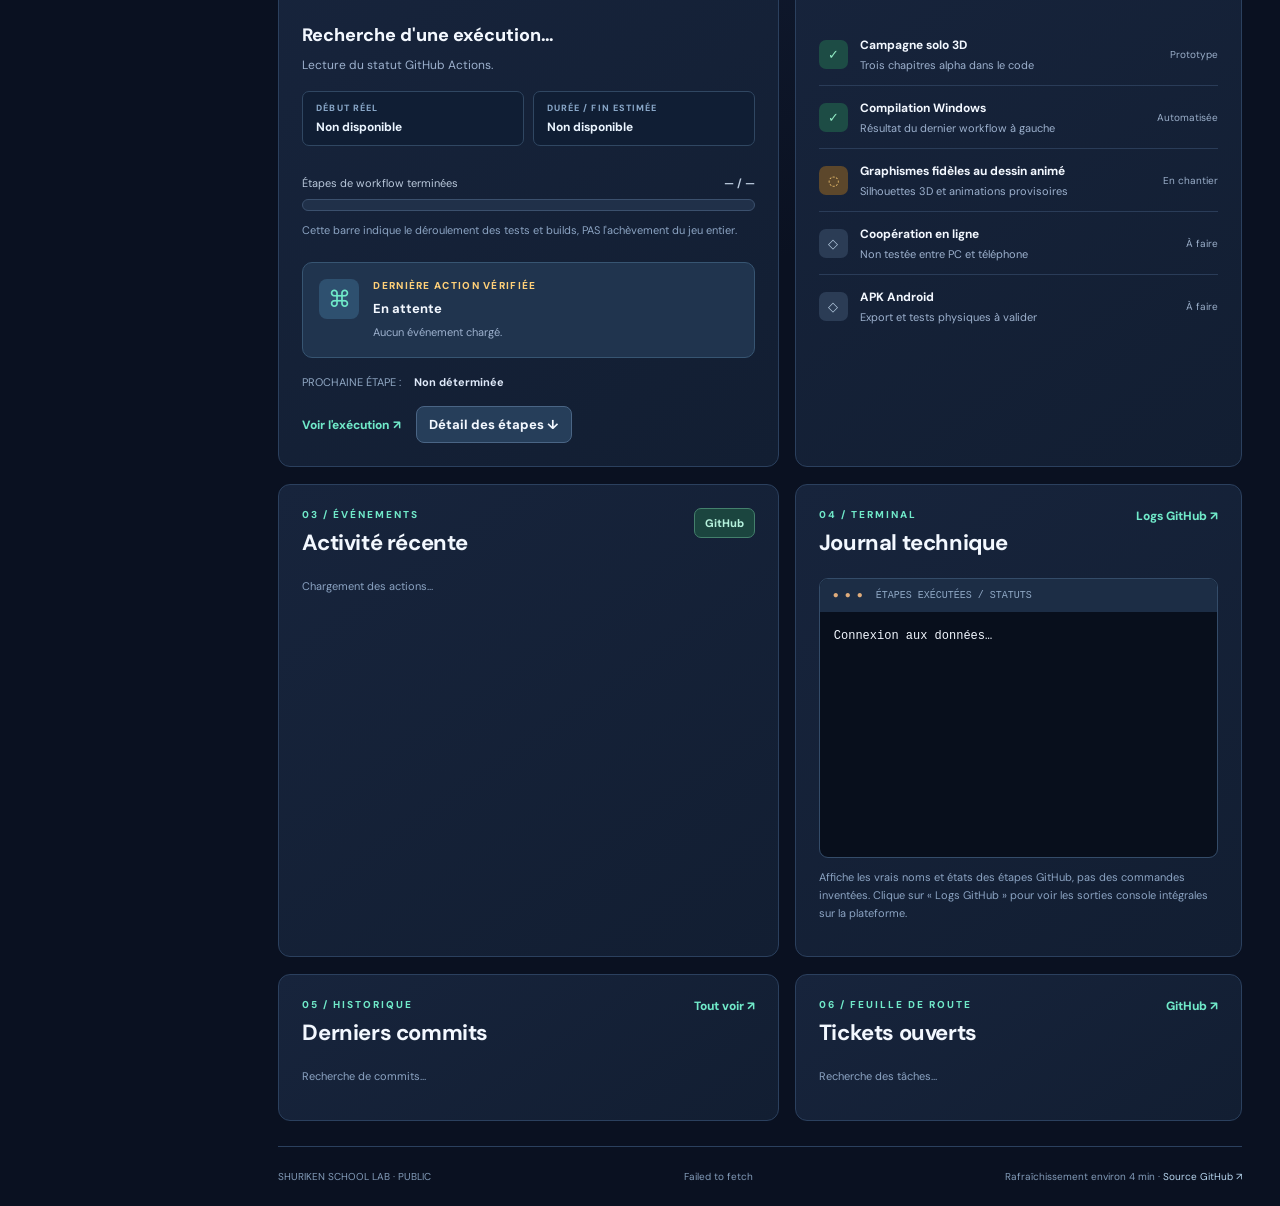
==== commit 078d6f79: "Show live task progress and timestamps, history-based ETAs and five graphics-first planned tasks" ====
--- a/dashboard/index.html
+++ b/dashboard/index.html
@@ -3,19 +3,61 @@
 @import url('https://fonts.googleapis.com/css2?family=Barlow+Condensed:wght@600;700;800&family=DM+Sans:wght@400;500;600;700&display=swap');
 :root{color-scheme:dark;--bg:#0a1121;--panel:#15233b;--border:#2b405e;--ink:#f3f8ff;--muted:#9db1ce;--mint:#70e9c9;--gold:#ffd078}*{box-sizing:border-box}html{scroll-behavior:smooth}body{margin:0;background:radial-gradient(ellipse at 60% -5%,#293e69,transparent 48%),var(--bg);color:var(--ink);font:13px 'DM Sans',Arial,sans-serif}a{color:inherit;text-decoration:none}button{cursor:pointer;font:inherit;color:inherit}a:focus-visible,button:focus-visible{outline:2px solid var(--gold);outline-offset:2px}.app{display:grid;grid-template-columns:240px minmax(0,1fr);min-height:100vh}aside{background:#101a2c;border-right:1px solid var(--border);padding:25px 14px;height:100vh;position:sticky;top:0;display:flex;flex-direction:column}.logo{display:flex;gap:12px;align-items:center;padding:0 12px;margin-bottom:43px;font:800 25px 'Barlow Condensed',sans-serif}.logo span{font-size:39px;color:var(--gold)}.logo small{display:block;color:var(--muted);font:10px 'DM Sans',sans-serif;letter-spacing:1.8px}.group{color:#768bab;font-size:10px;font-weight:800;letter-spacing:2px;margin:0 12px 9px}nav{display:grid;gap:5px;margin-bottom:30px}nav a{border-radius:9px;padding:12px 14px;font-weight:700;color:#a7bbd6}nav a:hover,nav a:first-child{background:#20314d;color:#fff}.aside-status{margin-top:auto;background:#1b2b45;border:1px solid #344d6b;border-radius:10px;padding:14px;color:#acc5df;font-size:11px;line-height:1.6}.aside-status p{margin:8px 0 0;color:#91a6c4}.dot{display:inline-block;background:var(--gold);width:8px;height:8px;border-radius:50%;margin-right:8px}.dot.good{background:#78e1b0}.dot.bad{background:#fa8195}main{padding:23px clamp(16px,3vw,46px);max-width:1570px;width:100%;margin:auto;min-width:0}.top{display:flex;justify-content:space-between;align-items:center;gap:13px;margin-bottom:22px}.top b{font-size:10px;letter-spacing:2px;color:#acbfd9}.top .right{display:flex;align-items:center;gap:9px}.badge{border-radius:25px;border:1px solid #355273;background:#1b2b45;padding:9px 12px;font-size:11px}.top button{background:#25405f;border:1px solid #4b698b;border-radius:9px;padding:10px 13px;font-weight:700}.hero{border-radius:16px;background:linear-gradient(116deg,#344c80,#16294b);border:1px solid #496082;min-height:252px;display:flex;align-items:center;padding:34px 40px;position:relative;overflow:hidden}.hero:after{content:'✦';font:370px Georgia,serif;position:absolute;right:-10px;top:-83px;color:#b6d1ff28;transform:rotate(15deg)}.hero>*{position:relative;z-index:1}.hero label{font-size:11px;letter-spacing:2px;color:var(--gold);font-weight:800}h1{font:800 clamp(41px,4.7vw,66px)/1 'Barlow Condensed',sans-serif;margin:12px 0 8px;text-transform:uppercase}h1 em{color:var(--gold);font-style:normal}.hero p{max-width:620px;line-height:1.65;color:#d0ddf0}.tags{display:flex;gap:7px;flex-wrap:wrap;margin-top:18px}.tags span{border:1px solid #8298b351;background:#fff1;font-weight:800;font-size:10px;border-radius:5px;padding:7px 9px}.stats{display:grid;grid-template-columns:repeat(4,minmax(0,1fr));gap:12px;margin:18px 0}.stat,.card{border:1px solid var(--border);border-radius:12px;background:linear-gradient(145deg,#17243c,#121e32)}.stat{padding:18px;min-height:125px}.stat small{display:block;color:#97abc9;font-size:10px;font-weight:800;letter-spacing:1px}.stat strong{display:block;font:800 30px 'Barlow Condensed',sans-serif;margin:12px 0 3px}.stat p{color:#8ca3c0;font-size:11px;margin:0}.grid{display:grid;grid-template-columns:1.12fr 1fr;gap:16px;margin-bottom:17px}.card{padding:23px;min-width:0}.heading{display:flex;justify-content:space-between;align-items:start;gap:12px;margin-bottom:21px}.overline{font-size:10px;letter-spacing:2px;color:var(--mint);font-weight:800;margin-bottom:7px}h2{font-size:22px;margin:0;letter-spacing:-.4px}.chip{font-size:11px;font-weight:800;border:1px solid #44806c;background:#1b453f;color:#b5f1dc;padding:7px 10px;border-radius:7px;white-space:nowrap}.chip.failed{border-color:#af5971;background:#4d2938;color:#ffcbd5}.chip.running{border-color:#b88a47;background:#4e3b29;color:#ffe2ae}.sub{font-size:12px;color:var(--muted);line-height:1.6}.run-title{font-size:18px;font-weight:800;margin-bottom:9px}.progress-head{display:flex;justify-content:space-between;gap:13px;font-size:11px;color:#bac9dc;margin:30px 0 9px}.track{background:#203049;border:1px solid #3b506d;border-radius:50px;overflow:hidden;height:12px}.fill{height:100%;width:0;background:linear-gradient(90deg,#46b4ae,#81ebc7);transition:width .4s}.note{font-size:11px;color:#8ca4c3;line-height:1.6}.action{display:flex;gap:14px;border:1px solid #375572;background:#20344e;padding:16px;margin-top:22px;border-radius:10px}.action .symbol{width:40px;height:40px;display:grid;place-items:center;background:#2e506f;border-radius:8px;font-size:23px;flex:none;color:var(--mint)}.action small{display:block;color:var(--gold);font-size:10px;letter-spacing:1.3px;font-weight:800;margin-bottom:8px}.action b{display:block}.action p{font-size:11px;line-height:1.6;color:var(--muted);margin:7px 0 0}.next{display:flex;gap:13px;font-size:11px;color:#91a8c4;margin:17px 0}.next b{color:#dfe9f9}.links{display:flex;flex-wrap:wrap;gap:15px;align-items:center}.links a,.inline-link{color:var(--mint);font-size:12px;font-weight:800}.links button{border:1px solid #4a6585;background:#263e5a;border-radius:8px;padding:9px 12px;font-weight:800}.milestone{display:flex;gap:12px;align-items:center;border-bottom:1px solid #2a3c58;padding:13px 0}.milestone:last-child{border:0}.icon{display:grid;place-items:center;width:29px;height:29px;border-radius:7px;flex:none;background:#1d4c45;color:#90e9c3}.icon.wait{background:#5c472b;color:var(--gold)}.icon.todo{background:#2b3c55;color:#b4c9df}.milestone div{flex:1}.milestone b{font-size:12px}.milestone small{display:block;color:var(--muted);font-size:11px;margin-top:5px}.state{color:#9bafca;font-size:10px}.entry{display:grid;grid-template-columns:24px 1fr;gap:10px;padding:11px 0;border-bottom:1px solid #2a3a56}.entry:last-child{border:0}.circle{height:17px;width:17px;border:2px solid #879dbb;border-radius:50%;margin-top:3px}.circle.good{border-color:#71e2a9}.circle.bad{border-color:#ff7d97}.circle.running{border-color:var(--gold)}.entry b{font-size:12px}.entry p{font-size:11px;line-height:1.6;color:#93a9c7;margin:5px 0 0}.entry a{color:#afe8ff}.terminal{border:1px solid #344c69;background:#080f1c;border-radius:9px;overflow:hidden}.term-top{padding:11px 13px;background:#1c2d45;color:#8fa8c5;font:10px monospace}.term-top:before{content:'● ● ●';color:#dfac7b;margin-right:13px}.term-body{font:12px/1.7 Consolas,monospace;min-height:245px;max-height:305px;overflow:auto;padding:14px}.term-body p{margin:0 0 7px;overflow-wrap:anywhere}.prompt{color:var(--mint)}.term-ok{color:#87dfaa}.term-bad{color:#fc8a9b}.term-wait{color:#ffd078}.footer{margin-top:25px;padding-top:23px;border-top:1px solid var(--border);display:flex;justify-content:space-between;gap:10px;flex-wrap:wrap;font-size:10px;color:#839cb9}.footer a{color:#b8d6ef}#modal[hidden]{display:none}#modal{position:fixed;inset:0;background:#060a13dd;z-index:20;display:grid;place-items:center;padding:20px}#modal .dialog{width:min(680px,100%);max-height:85vh;overflow:auto;border-radius:13px;border:1px solid #506987;padding:22px;background:#172740}#modal button{padding:8px 11px;border:1px solid #5c7898;border-radius:7px;background:#29435f}.step{border:1px solid #3b5575;border-radius:8px;padding:11px;margin:7px 0;font-size:12px}.step small{display:block;color:var(--muted);margin-top:5px}
 @media(max-width:1180px){.app{grid-template-columns:210px minmax(0,1fr)}.grid{grid-template-columns:1fr}.stats{grid-template-columns:repeat(2,1fr)}}@media(max-width:700px){.app{display:block}aside{height:auto;position:static;padding:12px}.logo{margin:0 0 8px}.logo span{font-size:24px}.logo{font-size:20px}.group,.aside-status,nav.links-nav{display:none}nav{display:flex;overflow-x:auto;margin:0}nav a{font-size:11px;white-space:nowrap;padding:9px}main{padding:17px}.top b{font-size:9px}.badge{font-size:10px;padding:7px}.top button{padding:8px}.hero{min-height:230px;padding:23px}.hero:after{font-size:240px;top:-40px}h1{font-size:42px}.stat{padding:14px;min-height:108px}.stat strong{font-size:24px}.card{padding:17px}.state{display:none}}
+
+/* Visual-first development board: confirmed CI work vs explicitly planned graphics. */
+.work-panel{margin-bottom:17px}.activity-list,.planned-list{display:grid;gap:12px;margin-top:20px}
+.activity-run{background:#1a2b45;border:1px solid #365275;border-radius:11px;padding:17px}
+.activity-run-head{display:flex;align-items:flex-start;justify-content:space-between;gap:12px}
+.activity-run-head b{font-size:15px}.activity-run-head a{color:#a9e8e8;text-decoration:underline;text-underline-offset:3px}
+.activity-progress-row{display:flex;justify-content:space-between;gap:12px;color:#b6c9df;font-size:11px;margin:16px 0 8px}
+.activity-clock{display:flex;flex-wrap:wrap;gap:9px;margin:15px 0 9px}
+.activity-clock div,.times-grid>div{background:#101e34;border:1px solid #304762;border-radius:7px;padding:10px 13px;min-width:145px;flex:1}
+.activity-clock small,.times-grid small{display:block;color:#89a7c8;font-size:9px;letter-spacing:1.05px;font-weight:800;margin-bottom:5px}
+.activity-clock strong,.times-grid strong{display:block;font-size:12px;color:#ebf5ff}
+.activity-steps{display:flex;gap:8px;flex-wrap:wrap}
+.activity-step{font-size:10px;padding:6px 9px;border-radius:6px;color:#b4c9df;background:#263851;border:1px solid #344f70}
+.activity-step.good{border-color:#3d766a;color:#9bf5d3}.activity-step.bad{border-color:#945167;color:#ffc4ce}.activity-step.running{border-color:#a8853c;color:#ffe0a4}
+.planned-list{grid-template-columns:repeat(auto-fit,minmax(245px,1fr))}
+.plan-card{background:#1a2b45;border:1px solid #345274;border-radius:11px;padding:17px}
+.plan-card-top{display:flex;justify-content:space-between;align-items:center;gap:12px;margin-bottom:11px}
+.plan-number{font:800 27px 'Barlow Condensed',sans-serif;color:var(--gold);letter-spacing:.5px}
+.plan-priority{color:#eecb85;background:#57482a;border-radius:6px;padding:5px 8px;font-size:10px;font-weight:800}
+.plan-card h3{font-size:14px;line-height:1.45;margin:0 0 9px}.plan-card p{font-size:11px;color:#a9bfdb;line-height:1.65;min-height:51px;margin:0 0 14px}
+.plan-estimate{background:#112038;border:1px solid #344c6b;border-radius:8px;padding:10px 12px}
+.plan-estimate b{font-size:13px;display:block;margin-top:4px}.plan-estimate small{font-size:10px;color:#93abca}
+.plan-footer{display:flex;justify-content:space-between;align-items:center;gap:12px;margin-top:13px;font-size:11px;color:#b8c7df}
+.plan-footer a{color:var(--mint);font-weight:700}
+.times-grid{display:flex;flex-wrap:wrap;gap:9px;margin-top:16px}
+@media(max-width:720px){.planned-list{grid-template-columns:1fr}.activity-run{padding:13px}.activity-clock div,.times-grid>div{min-width:120px}}
 </style></head>
 <body><div class="app"><aside><a href="#home" class="logo"><span>✦</span><div>SHURIKEN<small>SCHOOL / LAB</small></div></a><div class="group">PROJET</div><nav><a href="#home">◈ Vue d'ensemble</a><a href="#pipeline">▣ Travail en cours</a><a href="#journal">☷ Journal</a><a href="#history">⌁ Historique</a><a href="#issues-section">☑ Roadmap</a></nav><div class="group">RESSOURCES</div><nav class="links-nav"><a href="https://github.com/Elikto/shuriken-school---game" target="_blank">↗ Dépôt GitHub</a><a href="https://github.com/Elikto/shuriken-school---game/actions" target="_blank">↗ Tests Godot</a><a href="https://github.com/Elikto/shuriken-school---game/issues" target="_blank">↗ Tickets</a></nav><div class="aside-status"><span class="dot" id="connection-dot"></span><b id="connection-label">Connexion à GitHub…</b><p>Lecture seule. Aucun accès à ton PC ou à tes agents locaux.</p></div></aside>
 <main id="home"><header class="top"><b>JOURNAL DE BORD / SHURIKEN SCHOOL</b><div class="right"><span class="badge"><span class="dot" id="live-dot"></span><span id="live-label">Synchronisation…</span></span><button type="button" id="refresh">↻ Actualiser</button></div></header>
 <section class="hero"><div><label>✦ DÉVELOPPEMENT 3D</label><h1>Shuriken School <em>en direct.</em></h1><p>Progression mesurée des compilations, actions réelles sur GitHub, derniers commits et tâches restantes. Comme le journal de bord Burnout, mais dédié exclusivement à Shuriken.</p><div class="tags"><span>GODOT 4.6</span><span>WINDOWS / ANDROID</span><span>3ÈME PERSONNE</span><span>HORDES & BOSS</span></div></div></section>
 <section class="stats"><div class="stat"><small>DERNIER WORKFLOW TECHNIQUE</small><strong id="state">—</strong><p id="run-number">Recherche…</p></div><div class="stat"><small>ÉTAPES CI TERMINÉES</small><strong id="steps-stat">— / —</strong><p>Tests Godot ou production Blender</p></div><div class="stat"><small>TICKETS OUVERTS</small><strong id="issues-stat">—</strong><p>Travaux encore suivis</p></div><div class="stat"><small>MISE À JOUR</small><strong id="synced">—</strong><p id="quota">Données publiques GitHub</p></div></section>
-<div class="grid" id="pipeline"><article class="card"><div class="heading"><div><div class="overline">01 / PIPELINE</div><h2>Action en cours</h2></div><span id="chip" class="chip">Attente</span></div><div class="run-title" id="run-name">Recherche d'une exécution…</div><div class="sub" id="run-desc">Lecture du statut GitHub Actions.</div><div class="progress-head"><span>Étapes de workflow terminées</span><b id="step-count">— / —</b></div><div id="track" class="track" role="progressbar" aria-label="Étapes de workflow terminées" aria-valuemin="0" aria-valuemax="100" aria-valuenow="0"><div class="fill" id="fill"></div></div><p class="note">Cette barre indique le déroulement des tests et builds, PAS l'achèvement du jeu entier.</p><div class="action"><div class="symbol">⌘</div><div><small>DERNIÈRE ACTION VÉRIFIÉE</small><b id="action-name">En attente</b><p id="action-detail">Aucun événement chargé.</p></div></div><div class="next"><span>PROCHAINE ÉTAPE :</span><b id="next-step">Non déterminée</b></div><div class="links"><a id="run-link" href="https://github.com/Elikto/shuriken-school---game/actions" target="_blank" rel="noopener noreferrer">Voir l'exécution ↗</a><button id="details" type="button">Détail des étapes ↓</button></div></article>
+<section class="work-panel card" id="taches-en-cours" aria-label="Tâches techniques en cours">
+ <div class="heading"><div><div class="overline">SURVEILLANCE / EXÉCUTIONS VÉRIFIÉES</div><h2>Tâches en cours et dernières tâches terminées</h2></div><span class="chip" id="activity-count">Chargement…</span></div>
+ <p class="note">État des véritables jobs Godot/Blender. Les agents ChatGPT hors GitHub ne sont pas visibles ici. La progression représente uniquement les étapes des tests ou builds.</p>
+ <div id="activity-list" class="activity-list" aria-live="polite"><p class="note">Lecture des actions GitHub…</p></div>
+</section>
+<section class="work-panel card" id="prochaines-taches">
+ <div class="heading"><div><div class="overline">PRIORITÉ ABSOLUE / GRAPHISMES</div><h2>5 prochaines tâches planifiées</h2></div><span class="chip running">P0 — Graphismes</span></div>
+ <p class="note">Ordre de réalisation prévu, non une file de jobs déjà démarrés. Les estimations indiquent des <strong>jours de travail actif</strong>, pas une date de livraison ni une promesse de fonctionnement continu des IA.</p>
+ <div class="planned-list" id="planned-list"><p class="note">Chargement de la feuille de route…</p></div>
+ <p class="note" id="plan-note">Les tâches sont suivies dans le dépôt GitHub.</p>
+</section>
+<div class="grid" id="pipeline"><article class="card"><div class="heading"><div><div class="overline">01 / PIPELINE</div><h2>Action en cours</h2></div><span id="chip" class="chip">Attente</span></div><div class="run-title" id="run-name">Recherche d'une exécution…</div><div class="sub" id="run-desc">Lecture du statut GitHub Actions.</div>
+<div class="times-grid" aria-label="Horaires du workflow">
+ <div><small>DÉBUT RÉEL</small><strong id="run-start">Non disponible</strong></div>
+ <div><small>DURÉE / FIN ESTIMÉE</small><strong id="run-eta">Non disponible</strong></div>
+ <div id="run-finish-box" hidden><small>FIN RÉELLE</small><strong id="run-finish"></strong></div>
+</div><div class="progress-head"><span>Étapes de workflow terminées</span><b id="step-count">— / —</b></div><div id="track" class="track" role="progressbar" aria-label="Étapes de workflow terminées" aria-valuemin="0" aria-valuemax="100" aria-valuenow="0"><div class="fill" id="fill"></div></div><p class="note">Cette barre indique le déroulement des tests et builds, PAS l'achèvement du jeu entier.</p><div class="action"><div class="symbol">⌘</div><div><small>DERNIÈRE ACTION VÉRIFIÉE</small><b id="action-name">En attente</b><p id="action-detail">Aucun événement chargé.</p></div></div><div class="next"><span>PROCHAINE ÉTAPE :</span><b id="next-step">Non déterminée</b></div><div class="links"><a id="run-link" href="https://github.com/Elikto/shuriken-school---game/actions" target="_blank" rel="noopener noreferrer">Voir l'exécution ↗</a><button id="details" type="button">Détail des étapes ↓</button></div></article>
 <article class="card"><div class="heading"><div><div class="overline">02 / LIVRABLES</div><h2>Avancement du jeu</h2></div></div>
 <div class="milestone"><span class="icon">✓</span><div><b>Campagne solo 3D</b><small>Trois chapitres alpha dans le code</small></div><span class="state">Prototype</span></div><div class="milestone"><span class="icon">✓</span><div><b>Compilation Windows</b><small>Résultat du dernier workflow à gauche</small></div><span class="state">Automatisée</span></div><div class="milestone"><span class="icon wait">◌</span><div><b>Graphismes fidèles au dessin animé</b><small>Silhouettes 3D et animations provisoires</small></div><span class="state">En chantier</span></div><div class="milestone"><span class="icon todo">◇</span><div><b>Coopération en ligne</b><small>Non testée entre PC et téléphone</small></div><span class="state">À faire</span></div><div class="milestone"><span class="icon todo">◇</span><div><b>APK Android</b><small>Export et tests physiques à valider</small></div><span class="state">À faire</span></div></article></div>
 <div class="grid" id="journal"><article class="card"><div class="heading"><div><div class="overline">03 / ÉVÉNEMENTS</div><h2>Activité récente</h2></div><span class="chip">GitHub</span></div><div id="events"><p class="note">Chargement des actions…</p></div></article>
 <article class="card"><div class="heading"><div><div class="overline">04 / TERMINAL</div><h2>Journal technique</h2></div><a class="inline-link" id="logs-link" target="_blank" rel="noopener noreferrer" href="https://github.com/Elikto/shuriken-school---game/actions">Logs GitHub ↗</a></div><div class="terminal"><div class="term-top">ÉTAPES EXÉCUTÉES / STATUTS</div><div class="term-body" id="terminal"><p>Connexion aux données…</p></div></div><p class="note">Affiche les vrais noms et états des étapes GitHub, pas des commandes inventées. Clique sur « Logs GitHub » pour voir les sorties console intégrales sur la plateforme.</p></article></div>
 <div class="grid" id="history"><article class="card"><div class="heading"><div><div class="overline">05 / HISTORIQUE</div><h2>Derniers commits</h2></div><a class="inline-link" href="https://github.com/Elikto/shuriken-school---game/commits/main" target="_blank">Tout voir ↗</a></div><div id="commits"><p class="note">Recherche de commits…</p></div></article>
 <article class="card" id="issues-section"><div class="heading"><div><div class="overline">06 / FEUILLE DE ROUTE</div><h2>Tickets ouverts</h2></div><a class="inline-link" href="https://github.com/Elikto/shuriken-school---game/issues" target="_blank">GitHub ↗</a></div><div id="issues"><p class="note">Recherche des tâches…</p></div></article></div>
-<div class="footer"><span>SHURIKEN SCHOOL LAB · PUBLIC</span><span id="updated">Aucune synchronisation</span><span>Rafraîchissement environ 2 min · <a target="_blank" href="https://github.com/Elikto/shuriken-school---game">Source GitHub ↗</a></span></div></main></div>
+<div class="footer"><span>SHURIKEN SCHOOL LAB · PUBLIC</span><span id="updated">Aucune synchronisation</span><span>Rafraîchissement environ 4 min · <a target="_blank" href="https://github.com/Elikto/shuriken-school---game">Source GitHub ↗</a></span></div></main></div>
 <div id="modal" hidden><div class="dialog" role="dialog" aria-modal="true" aria-label="Étapes GitHub"><div class="heading"><h2>Étapes du dernier workflow</h2><button id="close" type="button">Fermer ✕</button></div><div id="steps-list"></div><p class="note">États issus de l'API GitHub Actions, pas de surveillance directe des agents sur un PC privé.</p></div></div>
 <script>
 'use strict';
@@ -24,12 +66,96 @@
 const escapeHtml=v=>String(v==null?'':v).replace(/[&<>"']/g,c=>({'&':'&amp;','<':'&lt;','>':'&gt;','"':'&quot;',"'":'&#39;'}[c]));
 const date=s=>s?new Date(s).toLocaleString('fr-FR',{day:'2-digit',month:'short',hour:'2-digit',minute:'2-digit'}):'—';
 const link=s=>typeof s==='string'&&s.startsWith(REPO+'/')?s:REPO;
-const model={run:null,jobs:[],commits:[],issues:[],busy:false,last:0,limit:0,remaining:null};
+const model={run:null,runs:[],activityGroups:[],jobs:[],commits:[],issues:[],plan:[],busy:false,last:0,limit:0,remaining:null};
 const state=x=>x&&x.conclusion==='success'?'Réussi':x&&x.conclusion==='failure'?'Échec':x&&x.conclusion==='cancelled'?'Annulé':x&&x.status==='in_progress'?'En cours':x&&x.status==='queued'?'En file':x?x.conclusion||x.status:'—';
 const kind=x=>x.conclusion==='success'?'good':x.conclusion==='failure'?'bad':x.status==='in_progress'?'running':'wait';
 const steps=()=>model.jobs.flatMap(j=>(j.steps||[]).filter(x=>!x.name.startsWith('Post ')).map(x=>Object.assign({jobName:j.name},x)));
 async function fetchJson(path){const controller=new AbortController();const timer=setTimeout(()=>controller.abort(),12000);try{const r=await fetch(API+path,{signal:controller.signal,cache:'no-store',headers:{Accept:'application/vnd.github+json'}});const left=r.headers.get('x-ratelimit-remaining');if(left!==null)model.remaining=Number(left);if(r.status===403||r.status===429){model.limit=Date.now()+60*60*1000;throw Error('Limite GitHub atteinte. Réessaie plus tard.');}if(!r.ok)throw Error('GitHub API : '+r.status);return await r.json();}finally{clearTimeout(timer)}}
+
+function startTime(run, jobs) {
+    return run.run_started_at || jobs.find(j => j.started_at)?.started_at || run.created_at || null;
+}
+function finishTime(run, jobs) {
+    if(run.status!=='completed') return null;
+    const ends=jobs.map(j=>j.completed_at).filter(Boolean).sort();
+    return ends.length?ends[ends.length-1]:null;
+}
+function historicalMinutes(run) {
+    const values=model.runs.filter(x=>x.name===run.name && x.conclusion==='success' && x.run_started_at && x.updated_at)
+      .map(x=>(new Date(x.updated_at)-new Date(x.run_started_at))/60000)
+      .filter(x=>Number.isFinite(x)&&x>0.05&&x<180).sort((a,b)=>a-b);
+    if(!values.length) return null;
+    return values[Math.floor(values.length/2)];
+}
+function shortDuration(mins) {
+    if(!Number.isFinite(mins))return 'Non disponible';
+    if(mins<1)return 'moins d’une minute';
+    if(mins<60)return Math.round(mins)+' min';
+    return Math.floor(mins/60)+' h '+Math.round(mins%60)+' min';
+}
+function estimateText(run,jobs) {
+    const historic=historicalMinutes(run);
+    const started=startTime(run,jobs);
+    if(run.status==='completed'){
+        const finished=finishTime(run,jobs);
+        return finished&&started?'Durée réelle : '+shortDuration((new Date(finished)-new Date(started))/60000):'Estimation non nécessaire';
+    }
+    if(historic===null||!started)return 'Estimation indisponible';
+    const passed=(Date.now()-new Date(started))/60000;
+    if(passed>historic*1.75)return 'Estimation dépassée — toujours en cours';
+    const eta=new Date(new Date(started).getTime()+historic*60000);
+    return 'vers '+date(eta.toISOString())+' (≈ '+shortDuration(historic)+' au total)';
+}
+function niceLabel(run) {
+    if((run.name||'').includes('Blender'))return 'Création des personnages 3D — Blender';
+    if((run.name||'').includes('Godot'))return 'Tests et compilation du jeu — Godot';
+    return run.name||'Exécution GitHub';
+}
+function renderActivity() {
+    const active=model.activityGroups.filter(g=>g.run.status!=='completed');
+    $('activity-count').textContent=active.length?active.length+' exécution(s) active(s)':'Aucune exécution active';
+    $('activity-count').className='chip'+(active.length?' running':'');
+    $('activity-list').innerHTML=model.activityGroups.map(g=>{
+        const r=g.run, jobs=g.jobs||[], stepItems=jobs.flatMap(j=>(j.steps||[]));
+        const completed=stepItems.filter(s=>s.status==='completed').length,total=stepItems.length;
+        const pct=total?Math.round(100*completed/total):0;
+        const started=startTime(r,jobs),ended=finishTime(r,jobs);
+        const timeInfo='<div><small>HEURE DE DÉBUT</small><strong>'+escapeHtml(date(started))+'</strong></div>'+
+           '<div><small>'+(r.status==='completed'?'DURÉE':'FIN ESTIMÉE')+'</small><strong>'+escapeHtml(estimateText(r,jobs))+'</strong></div>'+
+           (r.status==='completed'?'<div><small>HEURE DE FIN CONFIRMÉE</small><strong>'+escapeHtml(date(ended))+'</strong></div>':'');
+        const tasks=jobs.map(j=>'<span class="activity-step '+kind(j)+'">'+escapeHtml(j.name)+': '+escapeHtml(state(j))+'</span>').join('');
+        return '<article class="activity-run"><div class="activity-run-head"><div><b><a href="'+escapeHtml(link(r.html_url))+'" target="_blank" rel="noopener noreferrer">'+escapeHtml(niceLabel(r))+'</a></b>'+
+        '<div class="sub">Exécution #'+Number(r.run_number||0)+' · '+escapeHtml(state(r))+'</div></div><span class="chip '+(r.conclusion==='failure'?'failed':r.status!=='completed'?'running':'')+'">'+escapeHtml(state(r))+'</span></div>'+
+        '<div class="activity-progress-row"><span>Progression des étapes</span><b>'+completed+' / '+total+' ('+pct+' %)</b></div>'+
+        '<div class="track" role="progressbar" aria-valuemin="0" aria-valuemax="100" aria-valuenow="'+pct+'" aria-label="Étapes '+escapeHtml(niceLabel(r))+'"><div class="fill" style="width:'+pct+'%"></div></div>'+
+        '<div class="activity-clock">'+timeInfo+'</div><div class="activity-steps">'+tasks+'</div></article>';
+    }).join('') || '<p class="note">Aucune exécution disponible. Le journal ne peut pas observer le travail effectué hors GitHub.</p>';
+}
+async function roadmap(){
+    try{
+      const response=await fetch('roadmap.json',{cache:'no-store'});
+      if(!response.ok)throw Error('Feuille de route indisponible');
+      const data=await response.json();
+      if(!Array.isArray(data.tasks)||data.tasks.length<5)throw Error('Cinq tâches attendues');
+      model.plan=data.tasks.slice(0,5);
+      $('planned-list').innerHTML=model.plan.map((t,i)=>{
+         const estimate=String(t.estimate_min_days)+' à '+String(t.estimate_max_days)+' jours de travail';
+         const issue=Number(t.issue)||2;
+         return '<article class="plan-card"><div class="plan-card-top"><span class="plan-number">'+String(i+1).padStart(2,'0')+'</span><span class="plan-priority">GRAPHISMES / '+escapeHtml(t.priority||'P0')+'</span></div>'+
+         '<h3>'+escapeHtml(t.name)+'</h3><p>'+escapeHtml(t.description)+'</p><div class="plan-estimate"><small>ESTIMATION DE TRAVAIL ACTIF</small><b>'+escapeHtml(estimate)+'</b></div>'+
+         '<div class="plan-footer"><span>'+escapeHtml(t.status==='in_progress'?'En cours (plan)':'Prévue — non commencée')+'</span><a href="'+escapeHtml(REPO+'/issues/'+issue)+'" target="_blank" rel="noopener noreferrer">Ticket #'+issue+' ↗</a></div></article>';
+      }).join('');
+      $('plan-note').textContent=data.estimate_note||'Estimations de travail actif — non garanties.';
+    }catch(err){
+      $('planned-list').textContent='La feuille de route ne peut pas être chargée : '+String(err.message||'erreur');
+    }
+}
 function renderBuild(){const r=model.run;if(!r){$('run-name').textContent='Aucun workflow Godot trouvé';return;}const items=steps(),finished=items.filter(x=>x.status==='completed').length,total=items.length,pct=total?Math.round(100*finished/total):0;const active=items.find(x=>x.status==='in_progress');const pending=items.find(x=>x.status==='pending');const last=items.filter(x=>x.status==='completed').slice(-1)[0];const url=link(r.html_url);
+$('run-start').textContent=date(startTime(r,model.jobs));
+$('run-eta').textContent=estimateText(r,model.jobs);
+$('run-finish-box').hidden=r.status!=='completed';
+if(r.status==='completed')$('run-finish').textContent=date(finishTime(r,model.jobs));
+
 $('state').textContent=state(r);$('run-number').textContent='Exécution #'+(r.run_number||'—')+' · '+date(r.created_at);$('steps-stat').textContent=total?finished+' / '+total:'— / —';$('chip').textContent=state(r);$('chip').className='chip'+(r.conclusion==='failure'?' failed':r.status==='in_progress'?' running':'');$('run-name').textContent=r.name||'Godot 3D';$('run-desc').textContent='Branche '+(r.head_branch||'—')+' • '+date(r.created_at)+' • '+(r.head_sha||'').slice(0,7);$('step-count').textContent=total?finished+' / '+total:'Étapes indisponibles';$('fill').style.width=pct+'%';$('track').setAttribute('aria-valuenow',String(pct));$('action-name').textContent=active?active.name:last?'Dernière : '+last.name:'En attente des étapes';$('action-detail').textContent=active?'Étape '+active.jobName+' active depuis '+date(active.started_at):r.status==='completed'?'Exécution terminée : '+state(r)+'. Aucun agent local observé.':'Démarrage ou attente GitHub Actions.';$('next-step').textContent=pending?pending.jobName+' / '+pending.name:r.status==='completed'?'Prochaine modification ou prochaine CI':'Non déterminée';$('run-link').href=url;$('logs-link').href=url;
 const recent=items.filter(x=>x.started_at).slice().sort((a,b)=>new Date(b.started_at)-new Date(a.started_at)).slice(0,10);
 $('events').innerHTML=recent.length?recent.map(x=>'<div class="entry"><span class="circle '+kind(x)+'"></span><div><b>'+escapeHtml(x.name)+'</b><p>'+escapeHtml(x.jobName)+' · '+escapeHtml(date(x.started_at))+' · '+escapeHtml(x.conclusion||x.status)+' · <a href="'+escapeHtml(url)+'" target="_blank" rel="noopener noreferrer">GitHub ↗</a></p></div></div>').join(''):'<p class="note">Pas encore de tâches horodatées.</p>';
@@ -37,8 +163,21 @@
 $('steps-list').innerHTML=model.jobs.map(j=>'<h3>'+escapeHtml(j.name)+' · '+escapeHtml(state(j))+'</h3>'+(j.steps||[]).map(x=>'<div class="step"><b>'+escapeHtml(x.name)+'</b><small>'+escapeHtml(x.conclusion||x.status)+' · '+escapeHtml(date(x.started_at))+' → '+escapeHtml(date(x.completed_at))+'</small></div>').join('')).join('')||'<p class="note">Aucune étape disponible.</p>';
 }
 function renderHistory(){$('issues-stat').textContent=model.issues.length;$('commits').innerHTML=model.commits.slice(0,8).map(x=>'<div class="entry"><span class="circle good"></span><div><b><a target="_blank" rel="noopener noreferrer" href="'+escapeHtml(link(x.html_url))+'">'+escapeHtml((x.commit&&x.commit.message||'Commit').split('\n')[0])+'</a></b><p>'+escapeHtml((x.sha||'').slice(0,7))+' · '+escapeHtml(date(x.commit&&x.commit.author&&x.commit.author.date))+'</p></div></div>').join('')||'<p class="note">Aucun commit.</p>';$('issues').innerHTML=model.issues.slice(0,8).map(x=>'<div class="entry"><span class="circle running"></span><div><b><a target="_blank" rel="noopener noreferrer" href="'+escapeHtml(link(x.html_url))+'">#'+Number(x.number)+' '+escapeHtml(x.title)+'</a></b><p>Ouvert · '+escapeHtml(date(x.updated_at))+'</p></div></div>').join('')||'<p class="note">Aucun ticket ouvert.</p>';}
-async function build(){const d=await fetchJson('/actions/runs?per_page=15');model.run=(d.workflow_runs||[]).find(x=>x.head_branch==='main'&&(['godot-validation.yml','shuriken-3d-models.yml'].some(p=>(x.path||'').includes(p))||['Godot 3D','Blender - Modeles 3D Shuriken'].some(n=>(x.name||'').includes(n))))||null;model.jobs=model.run?(await fetchJson('/actions/runs/'+Number(model.run.id)+'/jobs?per_page=100')).jobs||[]:[];renderBuild()}
+async function build(){
+   const data=await fetchJson('/actions/runs?per_page=20');
+   model.runs=(data.workflow_runs||[]).filter(x=>x.head_branch==='main'&&(
+      ['godot-validation.yml','shuriken-3d-models.yml'].some(p=>(x.path||'').includes(p))||
+      ['Godot 3D','Blender - Modeles 3D Shuriken'].some(n=>(x.name||'').includes(n))
+   ));
+   const active=model.runs.filter(x=>x.status!=='completed');
+   const chosen=[...active.slice(0,2),model.runs[0]].filter((x,i,a)=>x&&a.findIndex(y=>y&&y.id===x.id)===i).slice(0,2);
+   model.activityGroups=await Promise.all(chosen.map(async run=>({run,jobs:(await fetchJson('/actions/runs/'+Number(run.id)+'/jobs?per_page=100')).jobs||[]})));
+   model.run=model.activityGroups[0]?.run||null;
+   model.jobs=model.activityGroups[0]?.jobs||[];
+   renderActivity();
+   renderBuild();
+}
 async function history(){const out=await Promise.all([fetchJson('/commits?per_page=10'),fetchJson('/issues?state=open&per_page=25')]);model.commits=Array.isArray(out[0])?out[0]:[];model.issues=Array.isArray(out[1])?out[1].filter(x=>!x.pull_request):[];renderHistory()}
-async function refresh(full){if(model.busy||document.hidden||Date.now()<model.limit)return;model.busy=true;$('refresh').disabled=true;try{if(full)await Promise.all([build(),history()]);else await build();model.last=Date.now();$('connection-dot').className='dot good';$('live-dot').className='dot good';$('connection-label').textContent='GitHub connecté';$('live-label').textContent='Données actualisées';$('synced').textContent=new Date().toLocaleTimeString('fr-FR',{hour:'2-digit',minute:'2-digit'});$('updated').textContent='Synchronisation : '+date(new Date().toISOString());$('quota').textContent=model.remaining!==null?'Quota API restant : '+model.remaining:'Source GitHub';}catch(e){$('connection-dot').className='dot bad';$('live-dot').className='dot bad';$('connection-label').textContent=e.message||'Connexion impossible';$('live-label').textContent='Données indisponibles';$('updated').textContent=e.message||'Erreur réseau';}finally{model.busy=false;$('refresh').disabled=false}}
-$('refresh').addEventListener('click',()=>refresh(true));$('details').addEventListener('click',()=>{$('modal').hidden=false;$('close').focus()});$('close').addEventListener('click',()=>{$('modal').hidden=true;$('details').focus()});$('modal').addEventListener('click',e=>{if(e.target===$('modal'))$('close').click()});document.addEventListener('keydown',e=>{if(e.key==='Escape'&&!$('modal').hidden)$('close').click()});document.addEventListener('visibilitychange',()=>{if(!document.hidden&&Date.now()-model.last>120000)refresh(true)});setInterval(()=>refresh(false),120000);setInterval(()=>refresh(true),600000);refresh(true);
+async function refresh(full){if(model.busy||document.hidden||Date.now()<model.limit)return;model.busy=true;$('refresh').disabled=true;try{if(full)await Promise.all([build(),history(),roadmap()]);else await build();model.last=Date.now();$('connection-dot').className='dot good';$('live-dot').className='dot good';$('connection-label').textContent='GitHub connecté';$('live-label').textContent='Données actualisées';$('synced').textContent=new Date().toLocaleTimeString('fr-FR',{hour:'2-digit',minute:'2-digit'});$('updated').textContent='Synchronisation : '+date(new Date().toISOString());$('quota').textContent=model.remaining!==null?'Quota API restant : '+model.remaining:'Source GitHub';}catch(e){$('connection-dot').className='dot bad';$('live-dot').className='dot bad';$('connection-label').textContent=e.message||'Connexion impossible';$('live-label').textContent='Données indisponibles';$('updated').textContent=e.message||'Erreur réseau';}finally{model.busy=false;$('refresh').disabled=false}}
+$('refresh').addEventListener('click',()=>refresh(true));$('details').addEventListener('click',()=>{$('modal').hidden=false;$('close').focus()});$('close').addEventListener('click',()=>{$('modal').hidden=true;$('details').focus()});$('modal').addEventListener('click',e=>{if(e.target===$('modal'))$('close').click()});document.addEventListener('keydown',e=>{if(e.key==='Escape'&&!$('modal').hidden)$('close').click()});document.addEventListener('visibilitychange',()=>{if(!document.hidden&&Date.now()-model.last>240000)refresh(true)});setInterval(()=>refresh(false),240000);setInterval(()=>refresh(true),900000);refresh(true);
 </script></body></html>
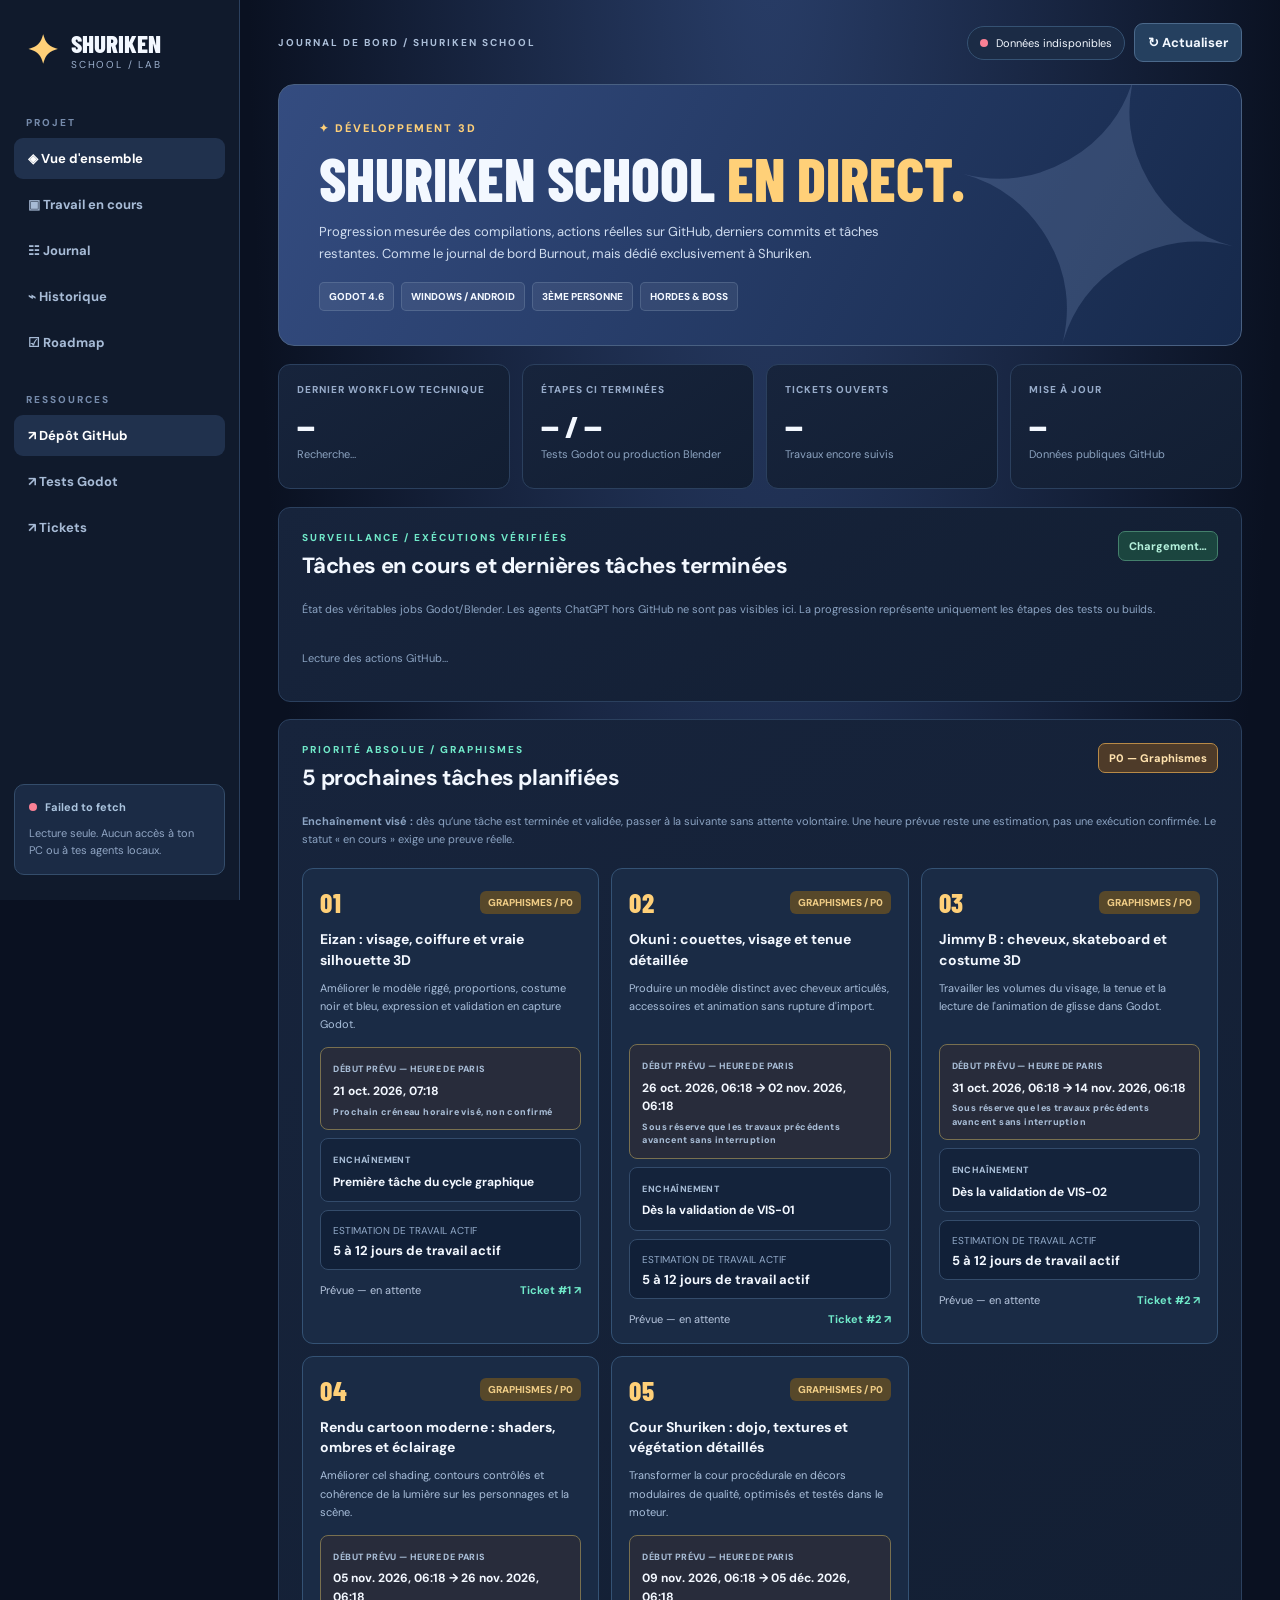
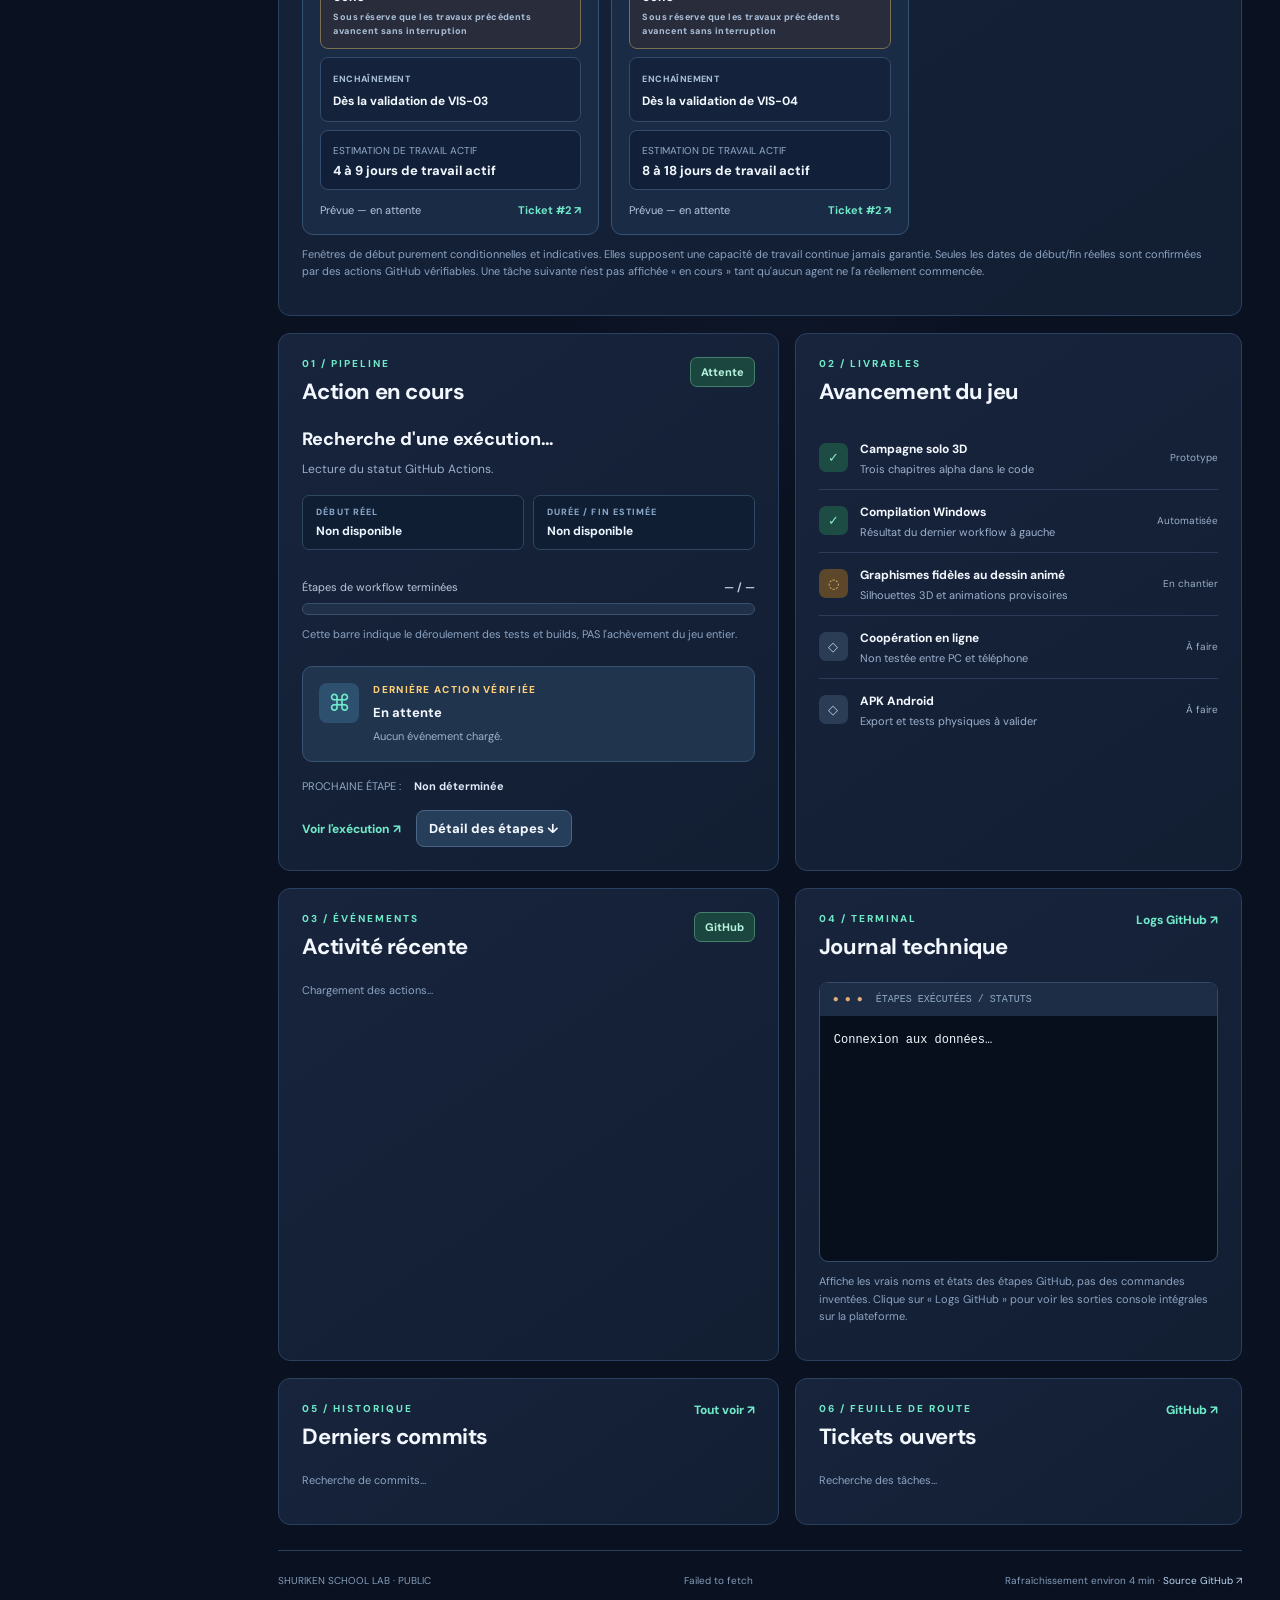
==== commit 9a78316c: "Display conditional Paris start times and safe sequential Blender-to-Godot handoff" ====
--- a/dashboard/index.html
+++ b/dashboard/index.html
@@ -29,6 +29,11 @@
 .plan-footer a{color:var(--mint);font-weight:700}
 .times-grid{display:flex;flex-wrap:wrap;gap:9px;margin-top:16px}
 @media(max-width:720px){.planned-list{grid-template-columns:1fr}.activity-run{padding:13px}.activity-clock div,.times-grid>div{min-width:120px}}
+
+.plan-timing{background:#14233b;border:1px solid #334b6b;border-radius:8px;padding:10px 12px;margin:8px 0}
+.plan-timing.forecast{border-color:#79704f;background:#282c3b}
+.plan-timing small{display:block;color:#a9bed7;font-size:9px;font-weight:800;line-height:1.5;letter-spacing:.4px;margin-top:5px}
+.plan-timing b{display:block;font-size:12px;line-height:1.55;margin-top:5px}
 </style></head>
 <body><div class="app"><aside><a href="#home" class="logo"><span>✦</span><div>SHURIKEN<small>SCHOOL / LAB</small></div></a><div class="group">PROJET</div><nav><a href="#home">◈ Vue d'ensemble</a><a href="#pipeline">▣ Travail en cours</a><a href="#journal">☷ Journal</a><a href="#history">⌁ Historique</a><a href="#issues-section">☑ Roadmap</a></nav><div class="group">RESSOURCES</div><nav class="links-nav"><a href="https://github.com/Elikto/shuriken-school---game" target="_blank">↗ Dépôt GitHub</a><a href="https://github.com/Elikto/shuriken-school---game/actions" target="_blank">↗ Tests Godot</a><a href="https://github.com/Elikto/shuriken-school---game/issues" target="_blank">↗ Tickets</a></nav><div class="aside-status"><span class="dot" id="connection-dot"></span><b id="connection-label">Connexion à GitHub…</b><p>Lecture seule. Aucun accès à ton PC ou à tes agents locaux.</p></div></aside>
 <main id="home"><header class="top"><b>JOURNAL DE BORD / SHURIKEN SCHOOL</b><div class="right"><span class="badge"><span class="dot" id="live-dot"></span><span id="live-label">Synchronisation…</span></span><button type="button" id="refresh">↻ Actualiser</button></div></header>
@@ -41,7 +46,7 @@
 </section>
 <section class="work-panel card" id="prochaines-taches">
  <div class="heading"><div><div class="overline">PRIORITÉ ABSOLUE / GRAPHISMES</div><h2>5 prochaines tâches planifiées</h2></div><span class="chip running">P0 — Graphismes</span></div>
- <p class="note">Ordre de réalisation prévu, non une file de jobs déjà démarrés. Les estimations indiquent des <strong>jours de travail actif</strong>, pas une date de livraison ni une promesse de fonctionnement continu des IA.</p>
+ <p class="note"><strong>Enchaînement visé :</strong> dès qu’une tâche est terminée et validée, passer à la suivante sans attente volontaire. Une heure prévue reste une estimation, pas une exécution confirmée. Le statut « en cours » exige une preuve réelle.</p>
  <div class="planned-list" id="planned-list"><p class="note">Chargement de la feuille de route…</p></div>
  <p class="note" id="plan-note">Les tâches sont suivies dans le dépôt GitHub.</p>
 </section>
@@ -138,14 +143,43 @@
       const data=await response.json();
       if(!Array.isArray(data.tasks)||data.tasks.length<5)throw Error('Cinq tâches attendues');
       model.plan=data.tasks.slice(0,5);
+      const config=data.planning||{};
+      const baseline=Date.parse(config.first_planned_start_at||'');
+      let earliest=baseline,latest=baseline;
+      const paris=new Intl.DateTimeFormat('fr-FR',{timeZone:'Europe/Paris',day:'2-digit',month:'short',year:'numeric',hour:'2-digit',minute:'2-digit'});
+      function plannedDate(ms){
+         return Number.isFinite(ms)?paris.format(new Date(ms)):'Date non disponible';
+      }
+      const interval=(24*60*60*1000);
       $('planned-list').innerHTML=model.plan.map((t,i)=>{
-         const estimate=String(t.estimate_min_days)+' à '+String(t.estimate_max_days)+' jours de travail';
+         const estimate=String(t.estimate_min_days)+' à '+String(t.estimate_max_days)+' jours de travail actif';
          const issue=Number(t.issue)||2;
-         return '<article class="plan-card"><div class="plan-card-top"><span class="plan-number">'+String(i+1).padStart(2,'0')+'</span><span class="plan-priority">GRAPHISMES / '+escapeHtml(t.priority||'P0')+'</span></div>'+
-         '<h3>'+escapeHtml(t.name)+'</h3><p>'+escapeHtml(t.description)+'</p><div class="plan-estimate"><small>ESTIMATION DE TRAVAIL ACTIF</small><b>'+escapeHtml(estimate)+'</b></div>'+
-         '<div class="plan-footer"><span>'+escapeHtml(t.status==='in_progress'?'En cours (plan)':'Prévue — non commencée')+'</span><a href="'+escapeHtml(REPO+'/issues/'+issue)+'" target="_blank" rel="noopener noreferrer">Ticket #'+issue+' ↗</a></div></article>';
+         const isDone=t.status==='completed'&&Boolean(t.actual_finish_at);
+         const isActive=t.status==='in_progress'&&Boolean(t.actual_start_at);
+         const status=isDone?'Terminée — confirmée':isActive?'En cours — confirmé':t.status==='blocked'?'Bloquée':'Prévue — en attente';
+         const actualStart=t.actual_start_at&& (isDone||isActive)?'<div class="plan-timing"><small>HEURE DE DÉBUT RÉELLE</small><b>'+escapeHtml(plannedDate(Date.parse(t.actual_start_at)))+'</b></div>':'';
+         const actualFinish=isDone?'<div class="plan-timing"><small>HEURE DE FIN RÉELLE</small><b>'+escapeHtml(plannedDate(Date.parse(t.actual_finish_at)))+'</b></div>':'';
+         const forecast=i===0?plannedDate(earliest):(plannedDate(earliest)+' → '+plannedDate(latest));
+         const forecastNote=i===0?'Prochain créneau horaire visé, non confirmé':'Sous réserve que les travaux précédents avancent sans interruption';
+         const startGate=i===0?'Première tâche du cycle graphique':'Dès la validation de '+escapeHtml(t.depends_on||model.plan[i-1].id);
+         const card='<article class="plan-card"><div class="plan-card-top"><span class="plan-number">'+String(i+1).padStart(2,'0')+'</span><span class="plan-priority">GRAPHISMES / '+escapeHtml(t.priority||'P0')+'</span></div>'+
+           '<h3>'+escapeHtml(t.name)+'</h3><p>'+escapeHtml(t.description)+'</p>'+
+           '<div class="plan-timing forecast"><small>DÉBUT PRÉVU — HEURE DE PARIS</small><b>'+escapeHtml(forecast)+'</b><small>'+escapeHtml(forecastNote)+'</small></div>'+
+           '<div class="plan-timing"><small>ENCHAÎNEMENT</small><b>'+startGate+'</b></div>'+
+           actualStart+actualFinish+
+           '<div class="plan-estimate"><small>ESTIMATION DE TRAVAIL ACTIF</small><b>'+escapeHtml(estimate)+'</b></div>'+
+           '<div class="plan-footer"><span>'+escapeHtml(status)+'</span><a href="'+escapeHtml(REPO+'/issues/'+issue)+'" target="_blank" rel="noopener noreferrer">Ticket #'+issue+' ↗</a></div></article>';
+         if(isDone){
+            const after=Date.parse(t.actual_finish_at);
+            earliest=Number.isFinite(after)?after:earliest;
+            latest=earliest;
+         }else{
+            earliest+=Number(t.estimate_min_days)*interval;
+            latest+=Number(t.estimate_max_days)*interval;
+         }
+         return card;
       }).join('');
-      $('plan-note').textContent=data.estimate_note||'Estimations de travail actif — non garanties.';
+      $('plan-note').textContent=data.estimate_note||'Débuts prévus seulement, non garantis.';
     }catch(err){
       $('planned-list').textContent='La feuille de route ne peut pas être chargée : '+String(err.message||'erreur');
     }
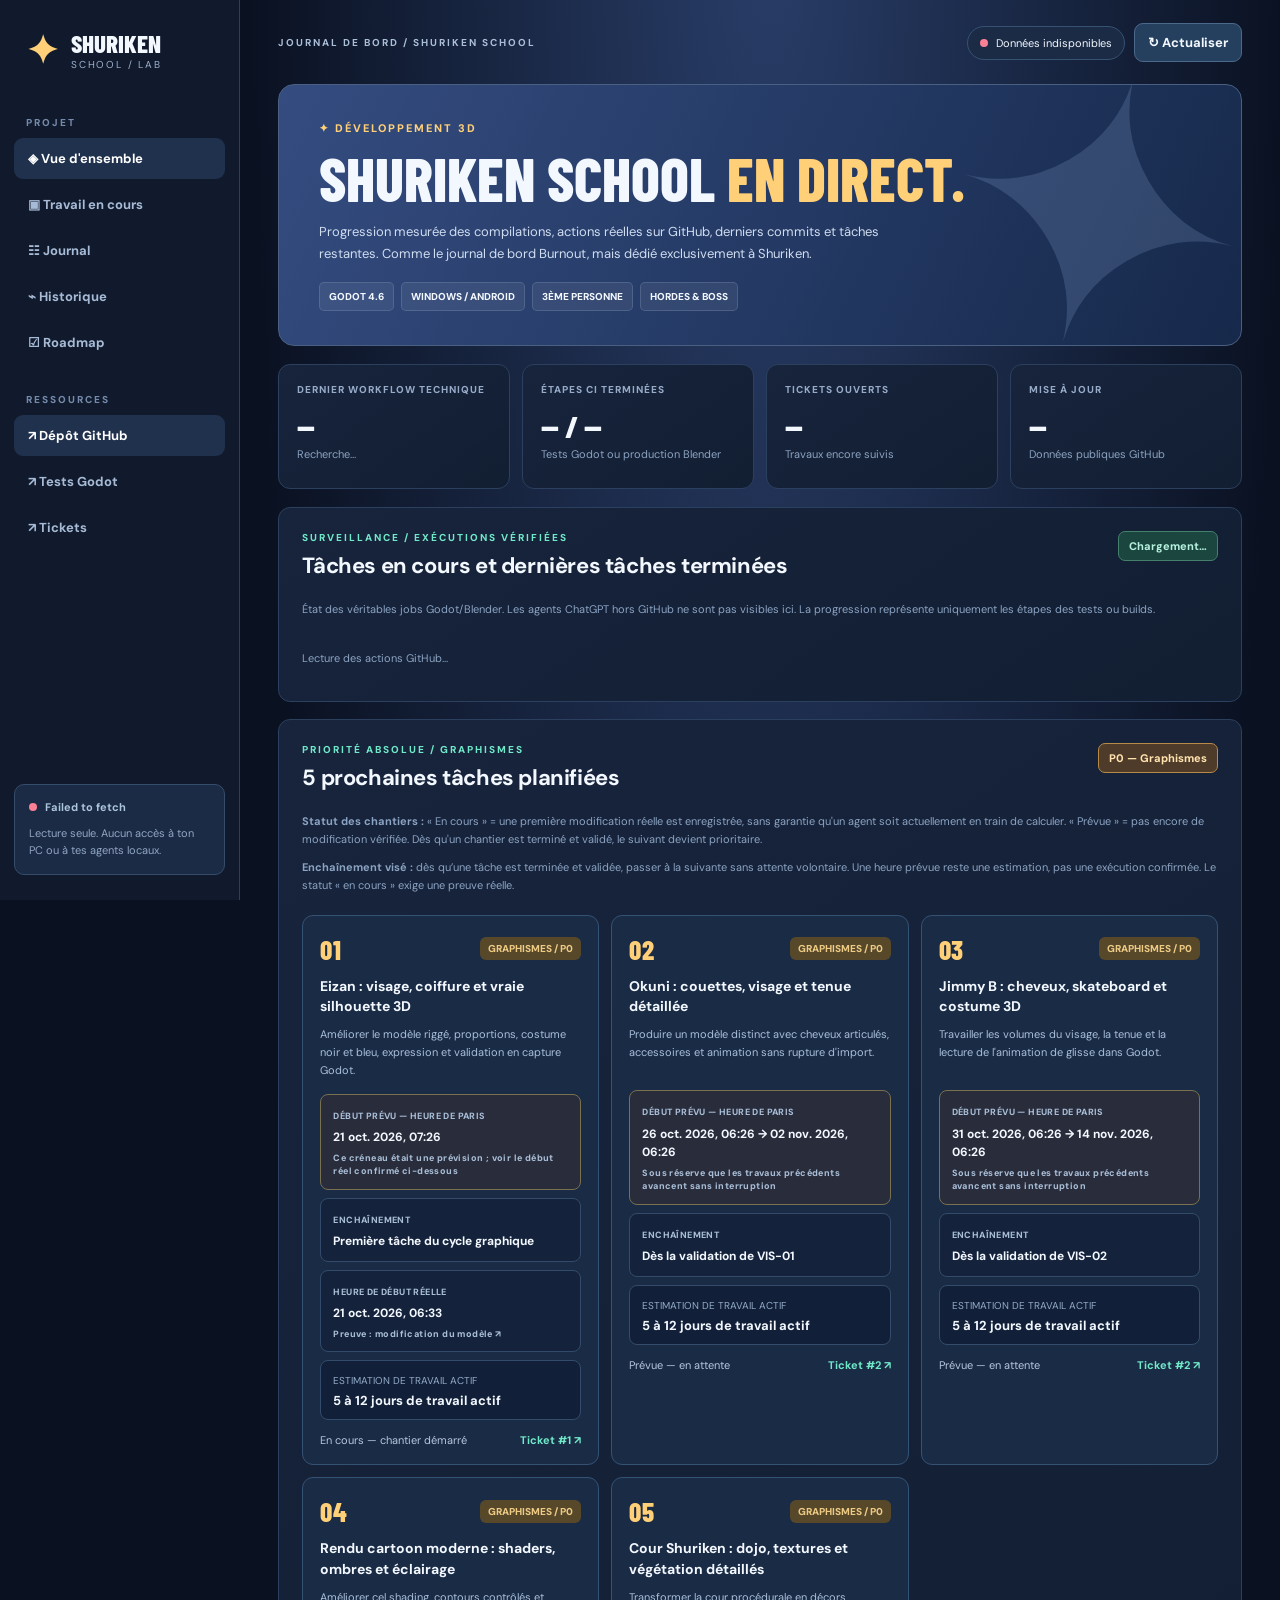
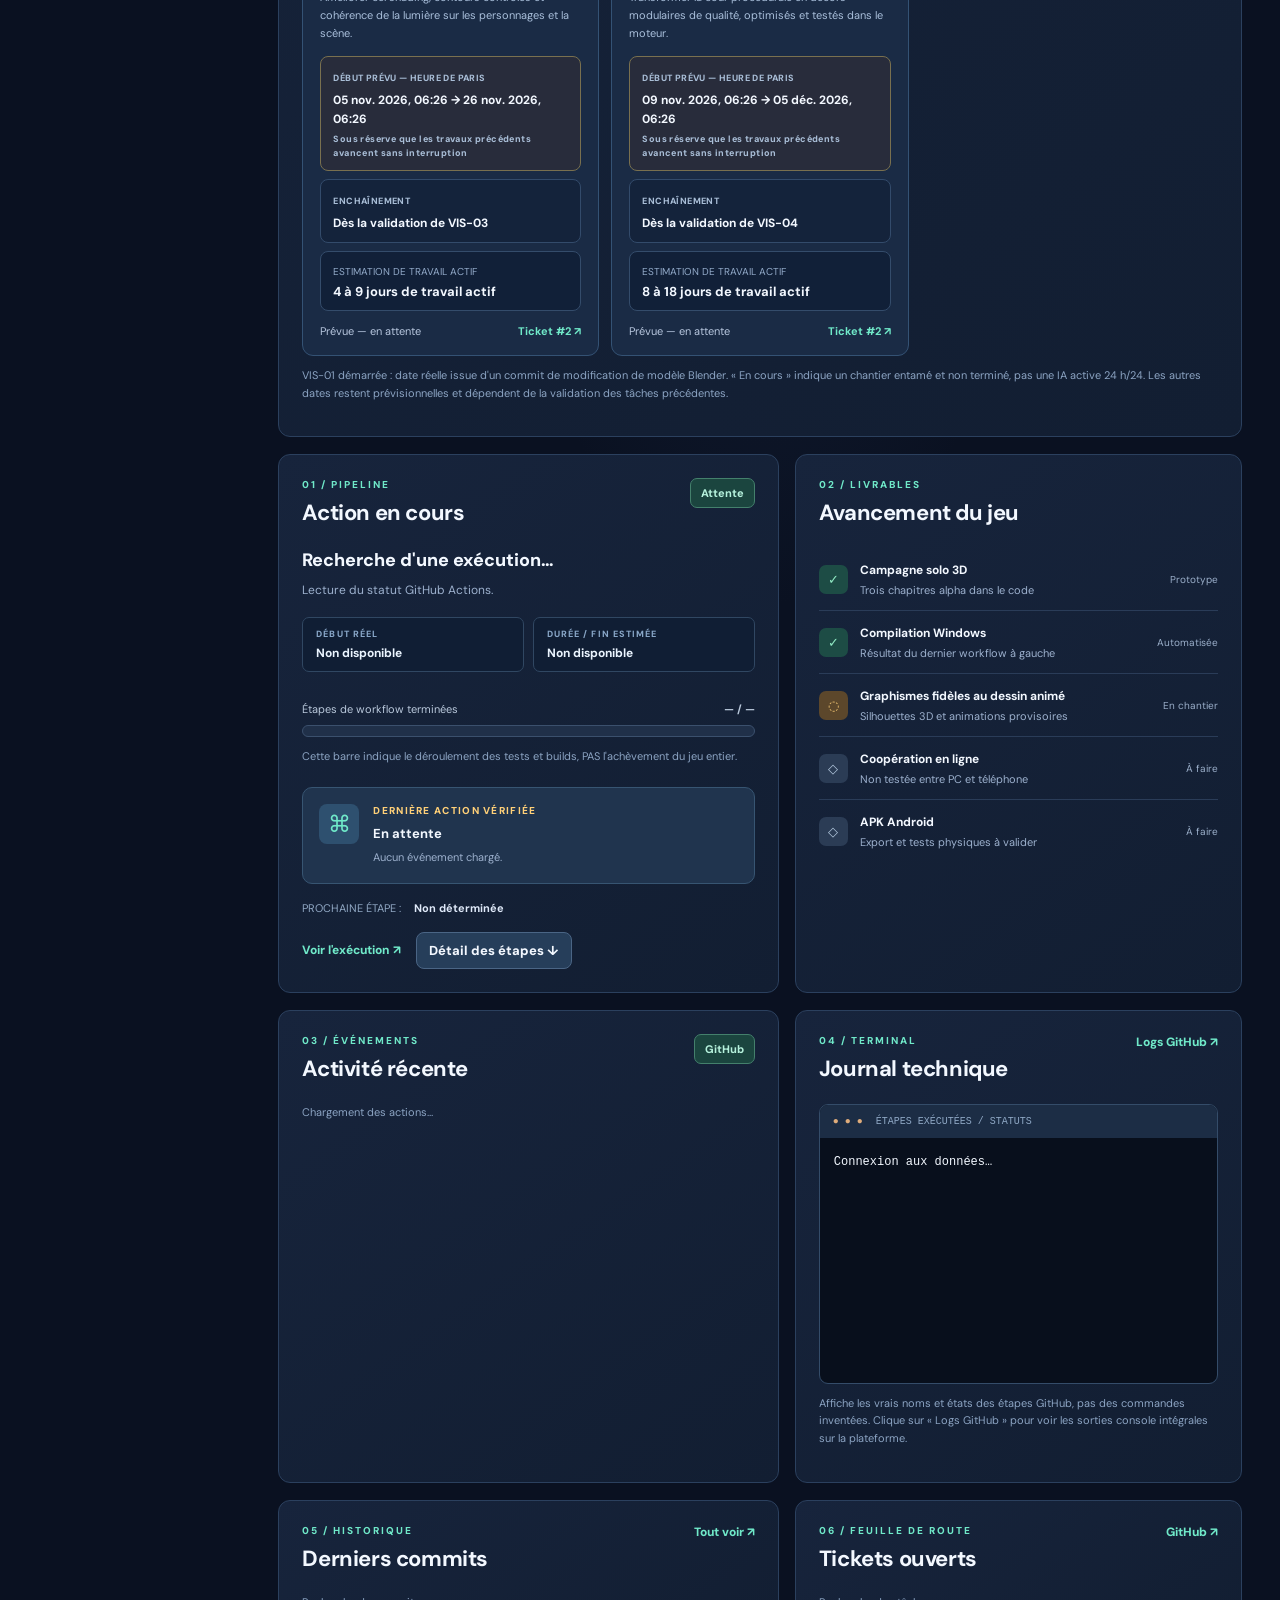
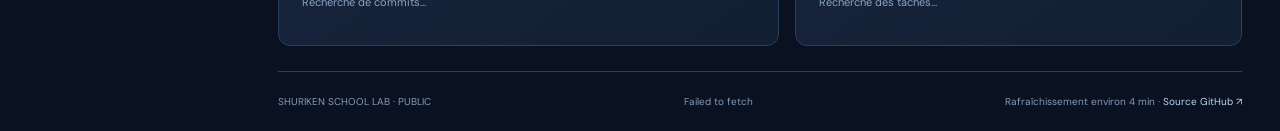
==== commit dc38fc99: "Record VIS-01 Eizan graphics as started with factual Blender commit evidence" ====
--- a/dashboard/index.html
+++ b/dashboard/index.html
@@ -46,7 +46,7 @@
 </section>
 <section class="work-panel card" id="prochaines-taches">
  <div class="heading"><div><div class="overline">PRIORITÉ ABSOLUE / GRAPHISMES</div><h2>5 prochaines tâches planifiées</h2></div><span class="chip running">P0 — Graphismes</span></div>
- <p class="note"><strong>Enchaînement visé :</strong> dès qu’une tâche est terminée et validée, passer à la suivante sans attente volontaire. Une heure prévue reste une estimation, pas une exécution confirmée. Le statut « en cours » exige une preuve réelle.</p>
+ <p class="note"><strong>Statut des chantiers :</strong> « En cours » = une première modification réelle est enregistrée, sans garantie qu'un agent soit actuellement en train de calculer. « Prévue » = pas encore de modification vérifiée. Dès qu'un chantier est terminé et validé, le suivant devient prioritaire.</p><p class="note"><strong>Enchaînement visé :</strong> dès qu’une tâche est terminée et validée, passer à la suivante sans attente volontaire. Une heure prévue reste une estimation, pas une exécution confirmée. Le statut « en cours » exige une preuve réelle.</p>
  <div class="planned-list" id="planned-list"><p class="note">Chargement de la feuille de route…</p></div>
  <p class="note" id="plan-note">Les tâches sont suivies dans le dépôt GitHub.</p>
 </section>
@@ -156,11 +156,11 @@
          const issue=Number(t.issue)||2;
          const isDone=t.status==='completed'&&Boolean(t.actual_finish_at);
          const isActive=t.status==='in_progress'&&Boolean(t.actual_start_at);
-         const status=isDone?'Terminée — confirmée':isActive?'En cours — confirmé':t.status==='blocked'?'Bloquée':'Prévue — en attente';
-         const actualStart=t.actual_start_at&& (isDone||isActive)?'<div class="plan-timing"><small>HEURE DE DÉBUT RÉELLE</small><b>'+escapeHtml(plannedDate(Date.parse(t.actual_start_at)))+'</b></div>':'';
+         const status=isDone?'Terminée — confirmée':isActive?'En cours — chantier démarré':t.status==='blocked'?'Bloquée':'Prévue — en attente';
+         const actualStart=t.actual_start_at&& (isDone||isActive)?'<div class="plan-timing"><small>HEURE DE DÉBUT RÉELLE</small><b>'+escapeHtml(plannedDate(Date.parse(t.actual_start_at)))+'</b><small>Preuve : <a target="_blank" rel="noopener noreferrer" href="'+escapeHtml(link((t.evidence||[])[0]))+'">modification du modèle ↗</a></small></div>':'';
          const actualFinish=isDone?'<div class="plan-timing"><small>HEURE DE FIN RÉELLE</small><b>'+escapeHtml(plannedDate(Date.parse(t.actual_finish_at)))+'</b></div>':'';
          const forecast=i===0?plannedDate(earliest):(plannedDate(earliest)+' → '+plannedDate(latest));
-         const forecastNote=i===0?'Prochain créneau horaire visé, non confirmé':'Sous réserve que les travaux précédents avancent sans interruption';
+         const forecastNote=i===0?(isActive?'Ce créneau était une prévision ; voir le début réel confirmé ci-dessous':'Prochain créneau horaire visé, non confirmé'):'Sous réserve que les travaux précédents avancent sans interruption';
          const startGate=i===0?'Première tâche du cycle graphique':'Dès la validation de '+escapeHtml(t.depends_on||model.plan[i-1].id);
          const card='<article class="plan-card"><div class="plan-card-top"><span class="plan-number">'+String(i+1).padStart(2,'0')+'</span><span class="plan-priority">GRAPHISMES / '+escapeHtml(t.priority||'P0')+'</span></div>'+
            '<h3>'+escapeHtml(t.name)+'</h3><p>'+escapeHtml(t.description)+'</p>'+
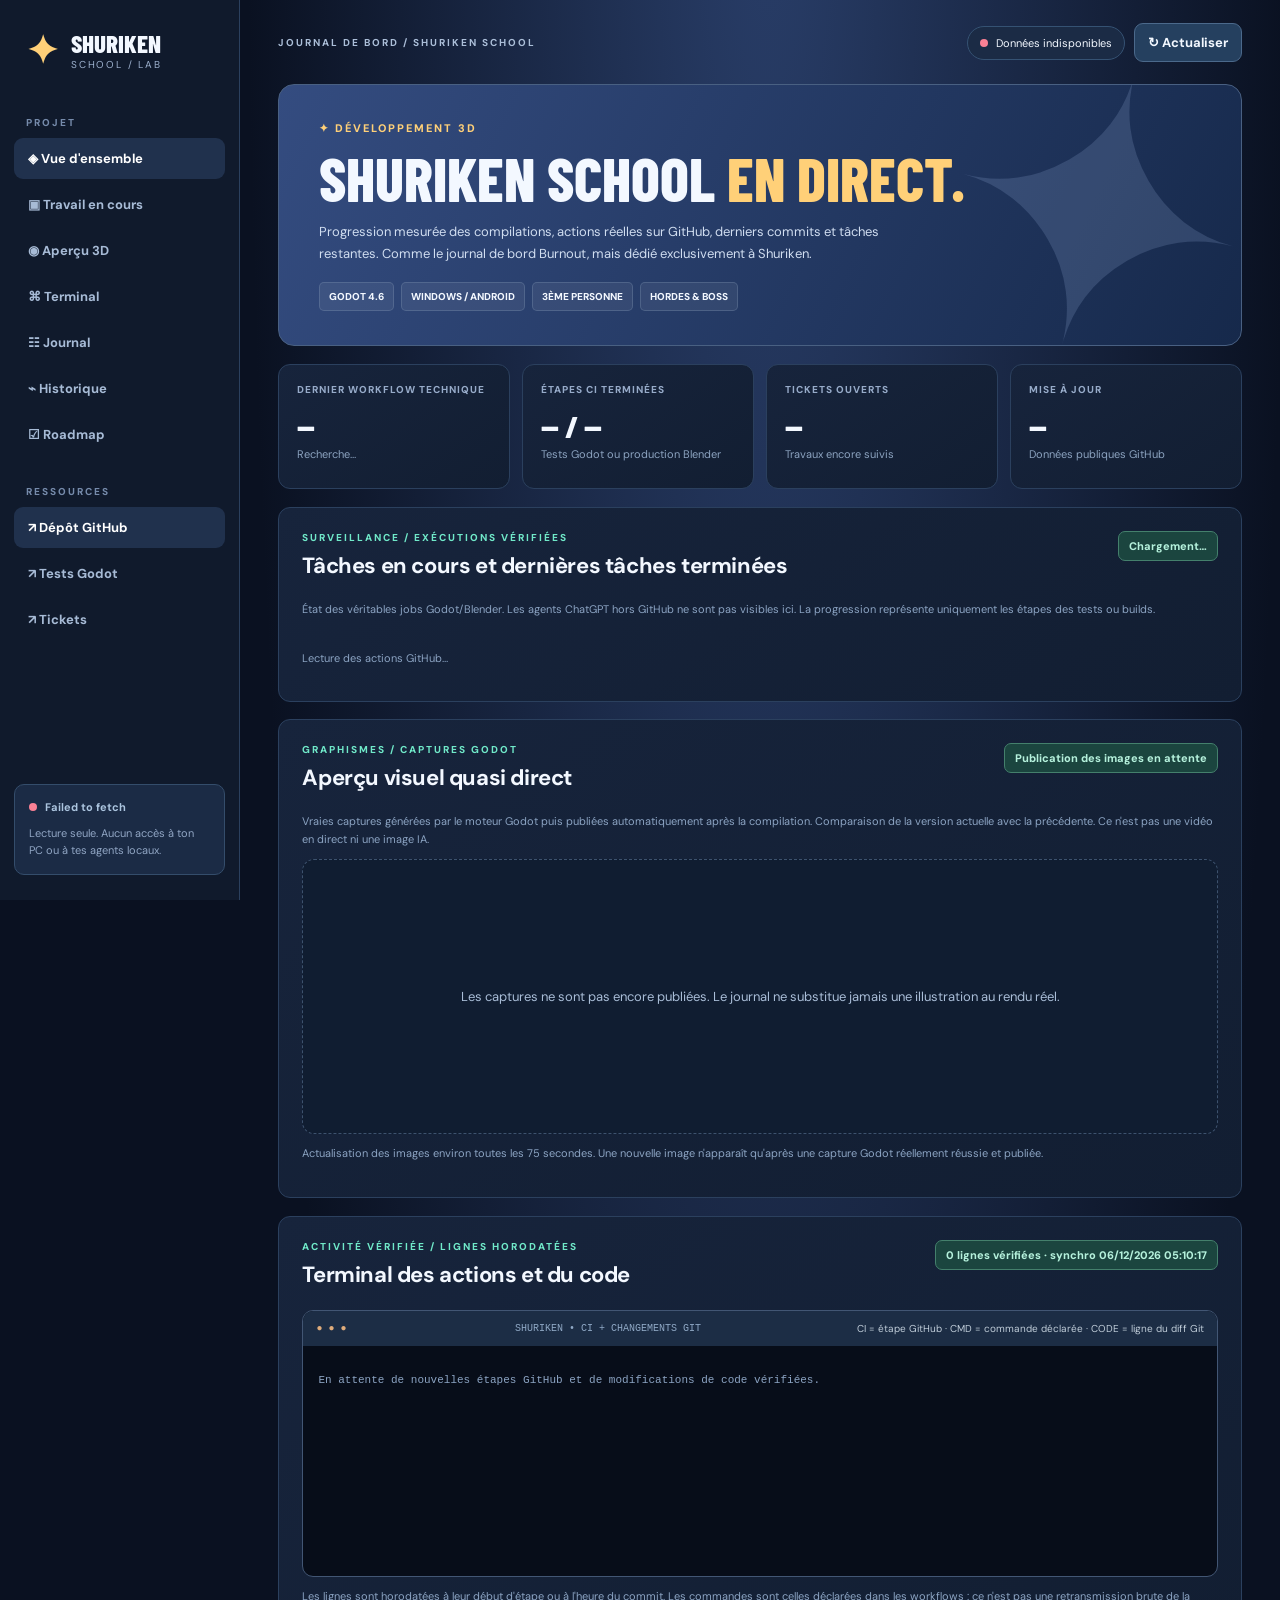
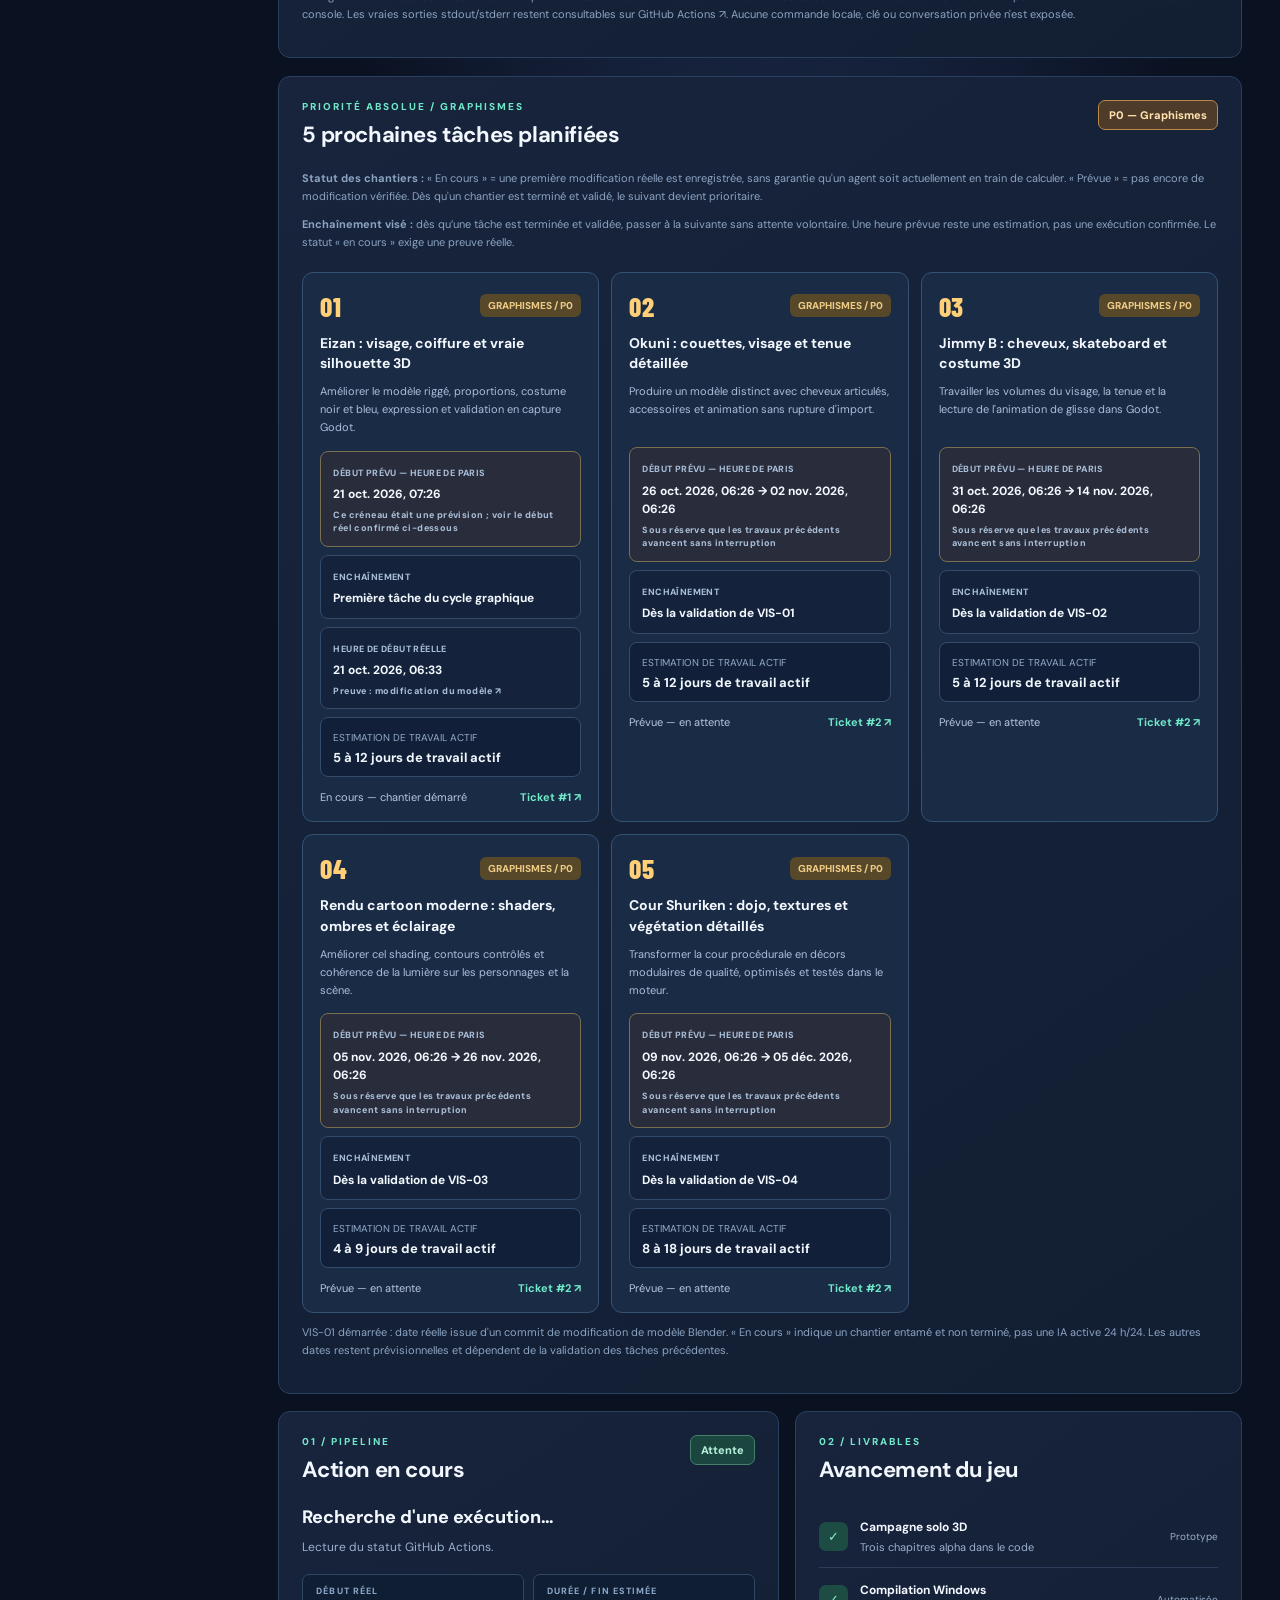
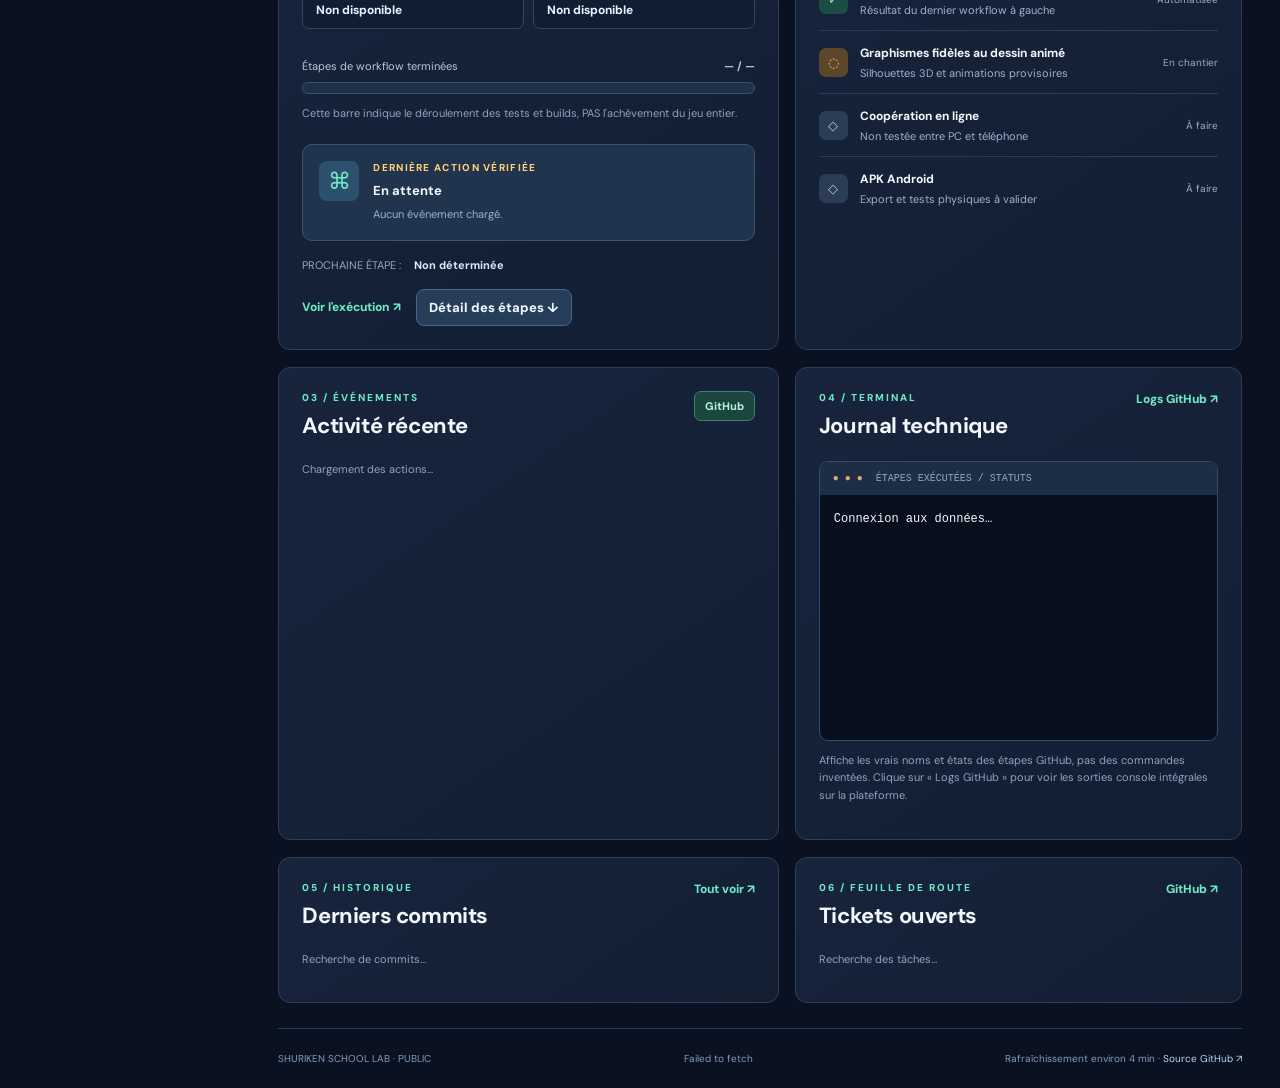
==== commit f97238fc: "Add real Godot image comparison and timestamped code/CI terminal to public dashboard" ====
--- a/dashboard/index.html
+++ b/dashboard/index.html
@@ -34,8 +34,37 @@
 .plan-timing.forecast{border-color:#79704f;background:#282c3b}
 .plan-timing small{display:block;color:#a9bed7;font-size:9px;font-weight:800;line-height:1.5;letter-spacing:.4px;margin-top:5px}
 .plan-timing b{display:block;font-size:12px;line-height:1.55;margin-top:5px}
+
+.visual-panel,.trace-panel{margin-bottom:18px}
+.visual-empty{min-height:275px;border:1px dashed #3d526e;border-radius:12px;background:#101d31;color:#a9bdd7;display:grid;place-items:center;text-align:center;padding:32px;line-height:1.7}
+.visual-compare{position:relative;overflow:hidden;border:1px solid #405e7d;border-radius:12px;background:#0a1322;aspect-ratio:16/9;max-height:580px}
+.visual-compare img{position:absolute;inset:0;width:100%;height:100%;object-fit:contain}
+.visual-divider{position:absolute;top:0;bottom:0;width:2px;background:var(--gold);box-shadow:0 0 13px #000a;pointer-events:none}
+.visual-divider::after{content:"↔";display:grid;place-items:center;font-size:22px;color:#19243a;position:absolute;top:50%;left:50%;transform:translate(-50%,-50%);height:42px;width:42px;border-radius:50%;background:var(--gold);border:3px solid #faf1d0}
+.visual-corner{position:absolute;top:14px;background:#0c192ac9;border:1px solid #647693;border-radius:6px;padding:7px 9px;color:#f4f5ff;font-size:11px;font-weight:800}.visual-corner.before{left:14px}.visual-corner.after{right:14px}
+.visual-slider-label{display:block;color:#becde0;font-size:11px;margin:12px 0 9px}
+#compare-range{width:100%;accent-color:var(--gold);cursor:ew-resize}
+.visual-info{display:flex;align-items:center;justify-content:space-between;flex-wrap:wrap;gap:12px;font-size:11px;color:#a5b9d6;margin:14px 0}
+.visual-info a{color:var(--mint);font-weight:800}
+.visual-gallery{display:grid;grid-template-columns:repeat(5,minmax(0,1fr));gap:11px;margin-top:18px}
+.preview-thumb{border:1px solid #405777;background:#162740;border-radius:9px;padding:7px;overflow:hidden;min-width:0;text-align:left}
+.preview-thumb.selected{border-color:var(--gold);box-shadow:0 0 0 1px #eac6796b}
+.preview-thumb:hover{border-color:#a0bacf}
+.preview-thumb img{width:100%;aspect-ratio:16/9;object-fit:cover;border-radius:5px;background:#0d1c33;display:block}
+.preview-thumb span{font-size:10px;color:#b5c9de;display:block;margin-top:8px;overflow-wrap:anywhere}
+.trace-console{border:1px solid #425674;background:#070d19;border-radius:11px;overflow:hidden}
+.trace-console .term-top{display:flex;align-items:center;justify-content:space-between;flex-wrap:wrap;gap:8px}
+.trace-legends{font:10px 'DM Sans',sans-serif;color:#c0cdd9}
+.trace-lines{padding:15px;min-height:230px;max-height:520px;overflow-y:auto;font:11px/1.55 Consolas,monospace}
+.trace-line{display:grid;grid-template-columns:173px 54px minmax(0,1fr) 18px;align-items:start;gap:8px;padding:5px 0;border-bottom:1px solid #1d2b40}
+.trace-line:last-child{border-bottom:0}
+.trace-line time{font-size:10px;color:#7c9bbd;font-variant-numeric:tabular-nums;white-space:nowrap}
+.trace-type{font-weight:800;letter-spacing:.8px;color:#8cbdff;font-size:10px}.trace-line.command .trace-type{color:#e8c77e}.trace-line.code .trace-type{color:#7de9bd}
+.trace-msg{color:#d4e0ef;overflow-wrap:anywhere;white-space:pre-wrap}.trace-line.code .trace-msg{color:#a8ddb9}
+.trace-line a{color:var(--mint);font-size:14px}
+@media(max-width:780px){.visual-gallery{grid-template-columns:repeat(2,minmax(0,1fr))}.trace-line{grid-template-columns:1fr minmax(0,2fr) 18px;gap:4px}.trace-line time{grid-column:1;white-space:normal}.trace-line .trace-type{grid-column:1;grid-row:2}.trace-line .trace-msg{grid-column:2;grid-row:1 / span 2}.trace-line a{grid-column:3;grid-row:1}.trace-lines{padding:11px}.trace-console .term-top{font-size:9px}}
 </style></head>
-<body><div class="app"><aside><a href="#home" class="logo"><span>✦</span><div>SHURIKEN<small>SCHOOL / LAB</small></div></a><div class="group">PROJET</div><nav><a href="#home">◈ Vue d'ensemble</a><a href="#pipeline">▣ Travail en cours</a><a href="#journal">☷ Journal</a><a href="#history">⌁ Historique</a><a href="#issues-section">☑ Roadmap</a></nav><div class="group">RESSOURCES</div><nav class="links-nav"><a href="https://github.com/Elikto/shuriken-school---game" target="_blank">↗ Dépôt GitHub</a><a href="https://github.com/Elikto/shuriken-school---game/actions" target="_blank">↗ Tests Godot</a><a href="https://github.com/Elikto/shuriken-school---game/issues" target="_blank">↗ Tickets</a></nav><div class="aside-status"><span class="dot" id="connection-dot"></span><b id="connection-label">Connexion à GitHub…</b><p>Lecture seule. Aucun accès à ton PC ou à tes agents locaux.</p></div></aside>
+<body><div class="app"><aside><a href="#home" class="logo"><span>✦</span><div>SHURIKEN<small>SCHOOL / LAB</small></div></a><div class="group">PROJET</div><nav><a href="#home">◈ Vue d'ensemble</a><a href="#pipeline">▣ Travail en cours</a><a href="#apercu-visuel">◉ Aperçu 3D</a><a href="#terminal-direct">⌘ Terminal</a><a href="#journal">☷ Journal</a><a href="#history">⌁ Historique</a><a href="#issues-section">☑ Roadmap</a></nav><div class="group">RESSOURCES</div><nav class="links-nav"><a href="https://github.com/Elikto/shuriken-school---game" target="_blank">↗ Dépôt GitHub</a><a href="https://github.com/Elikto/shuriken-school---game/actions" target="_blank">↗ Tests Godot</a><a href="https://github.com/Elikto/shuriken-school---game/issues" target="_blank">↗ Tickets</a></nav><div class="aside-status"><span class="dot" id="connection-dot"></span><b id="connection-label">Connexion à GitHub…</b><p>Lecture seule. Aucun accès à ton PC ou à tes agents locaux.</p></div></aside>
 <main id="home"><header class="top"><b>JOURNAL DE BORD / SHURIKEN SCHOOL</b><div class="right"><span class="badge"><span class="dot" id="live-dot"></span><span id="live-label">Synchronisation…</span></span><button type="button" id="refresh">↻ Actualiser</button></div></header>
 <section class="hero"><div><label>✦ DÉVELOPPEMENT 3D</label><h1>Shuriken School <em>en direct.</em></h1><p>Progression mesurée des compilations, actions réelles sur GitHub, derniers commits et tâches restantes. Comme le journal de bord Burnout, mais dédié exclusivement à Shuriken.</p><div class="tags"><span>GODOT 4.6</span><span>WINDOWS / ANDROID</span><span>3ÈME PERSONNE</span><span>HORDES & BOSS</span></div></div></section>
 <section class="stats"><div class="stat"><small>DERNIER WORKFLOW TECHNIQUE</small><strong id="state">—</strong><p id="run-number">Recherche…</p></div><div class="stat"><small>ÉTAPES CI TERMINÉES</small><strong id="steps-stat">— / —</strong><p>Tests Godot ou production Blender</p></div><div class="stat"><small>TICKETS OUVERTS</small><strong id="issues-stat">—</strong><p>Travaux encore suivis</p></div><div class="stat"><small>MISE À JOUR</small><strong id="synced">—</strong><p id="quota">Données publiques GitHub</p></div></section>
@@ -43,6 +72,34 @@
  <div class="heading"><div><div class="overline">SURVEILLANCE / EXÉCUTIONS VÉRIFIÉES</div><h2>Tâches en cours et dernières tâches terminées</h2></div><span class="chip" id="activity-count">Chargement…</span></div>
  <p class="note">État des véritables jobs Godot/Blender. Les agents ChatGPT hors GitHub ne sont pas visibles ici. La progression représente uniquement les étapes des tests ou builds.</p>
  <div id="activity-list" class="activity-list" aria-live="polite"><p class="note">Lecture des actions GitHub…</p></div>
+</section>
+
+<section class="card visual-panel" id="apercu-visuel">
+ <div class="heading"><div><div class="overline">GRAPHISMES / CAPTURES GODOT</div><h2>Aperçu visuel quasi direct</h2></div><span class="chip" id="preview-count">Recherche des captures…</span></div>
+ <p class="note">Vraies captures générées par le moteur Godot puis publiées automatiquement après la compilation. Comparaison de la version actuelle avec la précédente. Ce n'est pas une vidéo en direct ni une image IA.</p>
+ <div id="preview-empty" class="visual-empty">Recherche de la dernière capture réelle…</div>
+ <div id="preview-stage" hidden>
+   <div class="visual-compare">
+     <img id="visual-old" alt="Ancienne capture Godot" decoding="async">
+     <img id="visual-new" alt="Nouvelle capture Godot" decoding="async">
+     <span class="visual-divider" id="visual-cut" aria-hidden="true"></span>
+     <span id="visual-before-label" class="visual-corner before">Avant</span>
+     <span id="visual-after-label" class="visual-corner after">Après</span>
+   </div>
+   <label class="visual-slider-label" for="compare-range">Déplacer pour comparer les versions (avant / après)</label>
+   <input type="range" id="compare-range" min="0" max="100" step="1" value="60" aria-label="Portion visible de la capture récente">
+   <div class="visual-info"><span id="visual-meta">Informations sur la capture…</span><a id="visual-source" href="https://github.com/Elikto/shuriken-school---game/actions" target="_blank" rel="noopener noreferrer">Source GitHub ↗</a></div>
+   <div class="visual-gallery" id="preview-gallery" aria-label="Cinq captures Godot les plus récentes"></div>
+ </div>
+ <p class="note">Actualisation des images environ toutes les 75 secondes. Une nouvelle image n'apparaît qu'après une capture Godot réellement réussie et publiée.</p>
+</section>
+<section class="card trace-panel" id="terminal-direct">
+ <div class="heading"><div><div class="overline">ACTIVITÉ VÉRIFIÉE / LIGNES HORODATÉES</div><h2>Terminal des actions et du code</h2></div><span class="chip" id="trace-status">Synchronisation…</span></div>
+ <div class="trace-console">
+   <div class="term-top">SHURIKEN • CI + CHANGEMENTS GIT <span class="trace-legends">CI = étape GitHub · CMD = commande déclarée · CODE = ligne du diff Git</span></div>
+   <div id="trace-lines" class="trace-lines" aria-live="polite"><p class="note">Lecture des opérations réelles…</p></div>
+ </div>
+ <p class="note">Les lignes sont horodatées à leur début d'étape ou à l'heure du commit. Les commandes sont celles déclarées dans les workflows : ce n'est pas une retransmission brute de la console. Les vraies sorties stdout/stderr restent consultables sur <a href="https://github.com/Elikto/shuriken-school---game/actions" target="_blank" rel="noopener noreferrer">GitHub Actions ↗</a>. Aucune commande locale, clé ou conversation privée n'est exposée.</p>
 </section>
 <section class="work-panel card" id="prochaines-taches">
  <div class="heading"><div><div class="overline">PRIORITÉ ABSOLUE / GRAPHISMES</div><h2>5 prochaines tâches planifiées</h2></div><span class="chip running">P0 — Graphismes</span></div>
@@ -214,4 +271,4 @@
 async function history(){const out=await Promise.all([fetchJson('/commits?per_page=10'),fetchJson('/issues?state=open&per_page=25')]);model.commits=Array.isArray(out[0])?out[0]:[];model.issues=Array.isArray(out[1])?out[1].filter(x=>!x.pull_request):[];renderHistory()}
 async function refresh(full){if(model.busy||document.hidden||Date.now()<model.limit)return;model.busy=true;$('refresh').disabled=true;try{if(full)await Promise.all([build(),history(),roadmap()]);else await build();model.last=Date.now();$('connection-dot').className='dot good';$('live-dot').className='dot good';$('connection-label').textContent='GitHub connecté';$('live-label').textContent='Données actualisées';$('synced').textContent=new Date().toLocaleTimeString('fr-FR',{hour:'2-digit',minute:'2-digit'});$('updated').textContent='Synchronisation : '+date(new Date().toISOString());$('quota').textContent=model.remaining!==null?'Quota API restant : '+model.remaining:'Source GitHub';}catch(e){$('connection-dot').className='dot bad';$('live-dot').className='dot bad';$('connection-label').textContent=e.message||'Connexion impossible';$('live-label').textContent='Données indisponibles';$('updated').textContent=e.message||'Erreur réseau';}finally{model.busy=false;$('refresh').disabled=false}}
 $('refresh').addEventListener('click',()=>refresh(true));$('details').addEventListener('click',()=>{$('modal').hidden=false;$('close').focus()});$('close').addEventListener('click',()=>{$('modal').hidden=true;$('details').focus()});$('modal').addEventListener('click',e=>{if(e.target===$('modal'))$('close').click()});document.addEventListener('keydown',e=>{if(e.key==='Escape'&&!$('modal').hidden)$('close').click()});document.addEventListener('visibilitychange',()=>{if(!document.hidden&&Date.now()-model.last>240000)refresh(true)});setInterval(()=>refresh(false),240000);setInterval(()=>refresh(true),900000);refresh(true);
-</script></body></html>+</script><script src="live.js" defer></script></body></html>
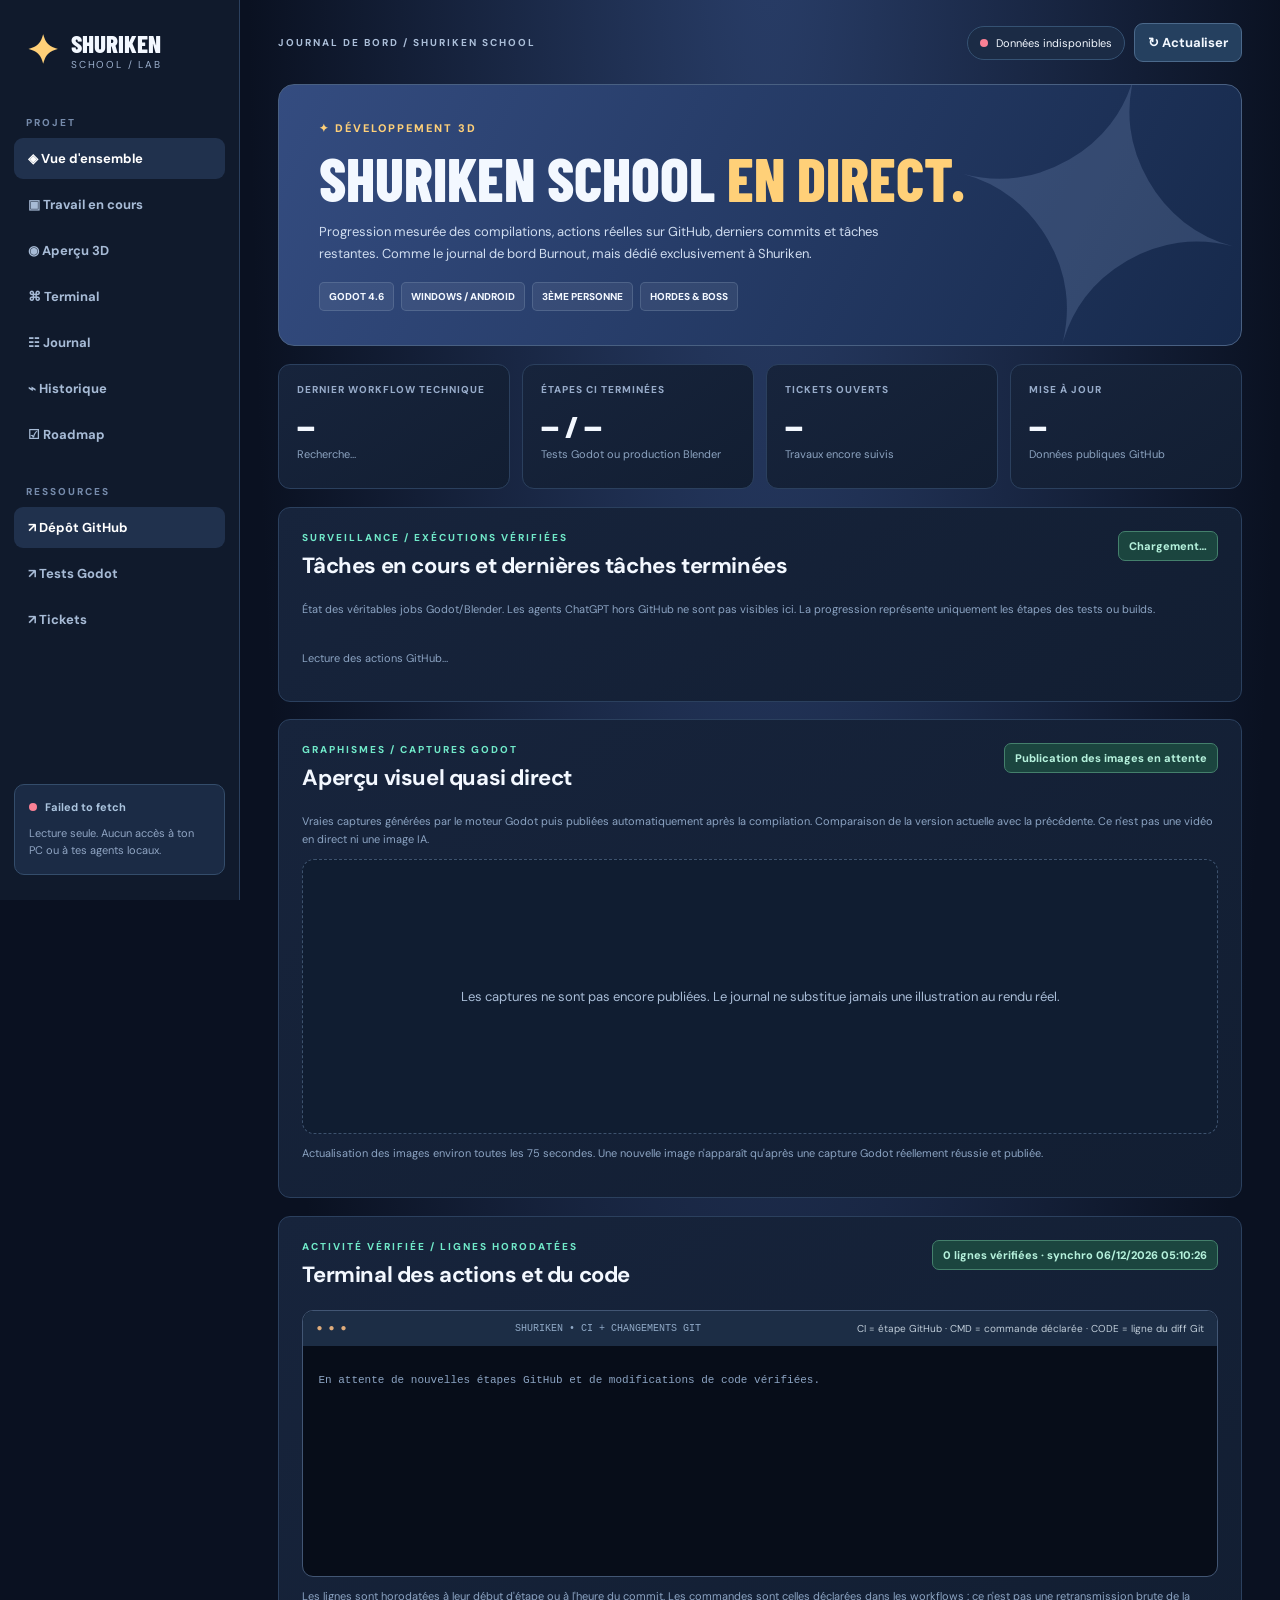
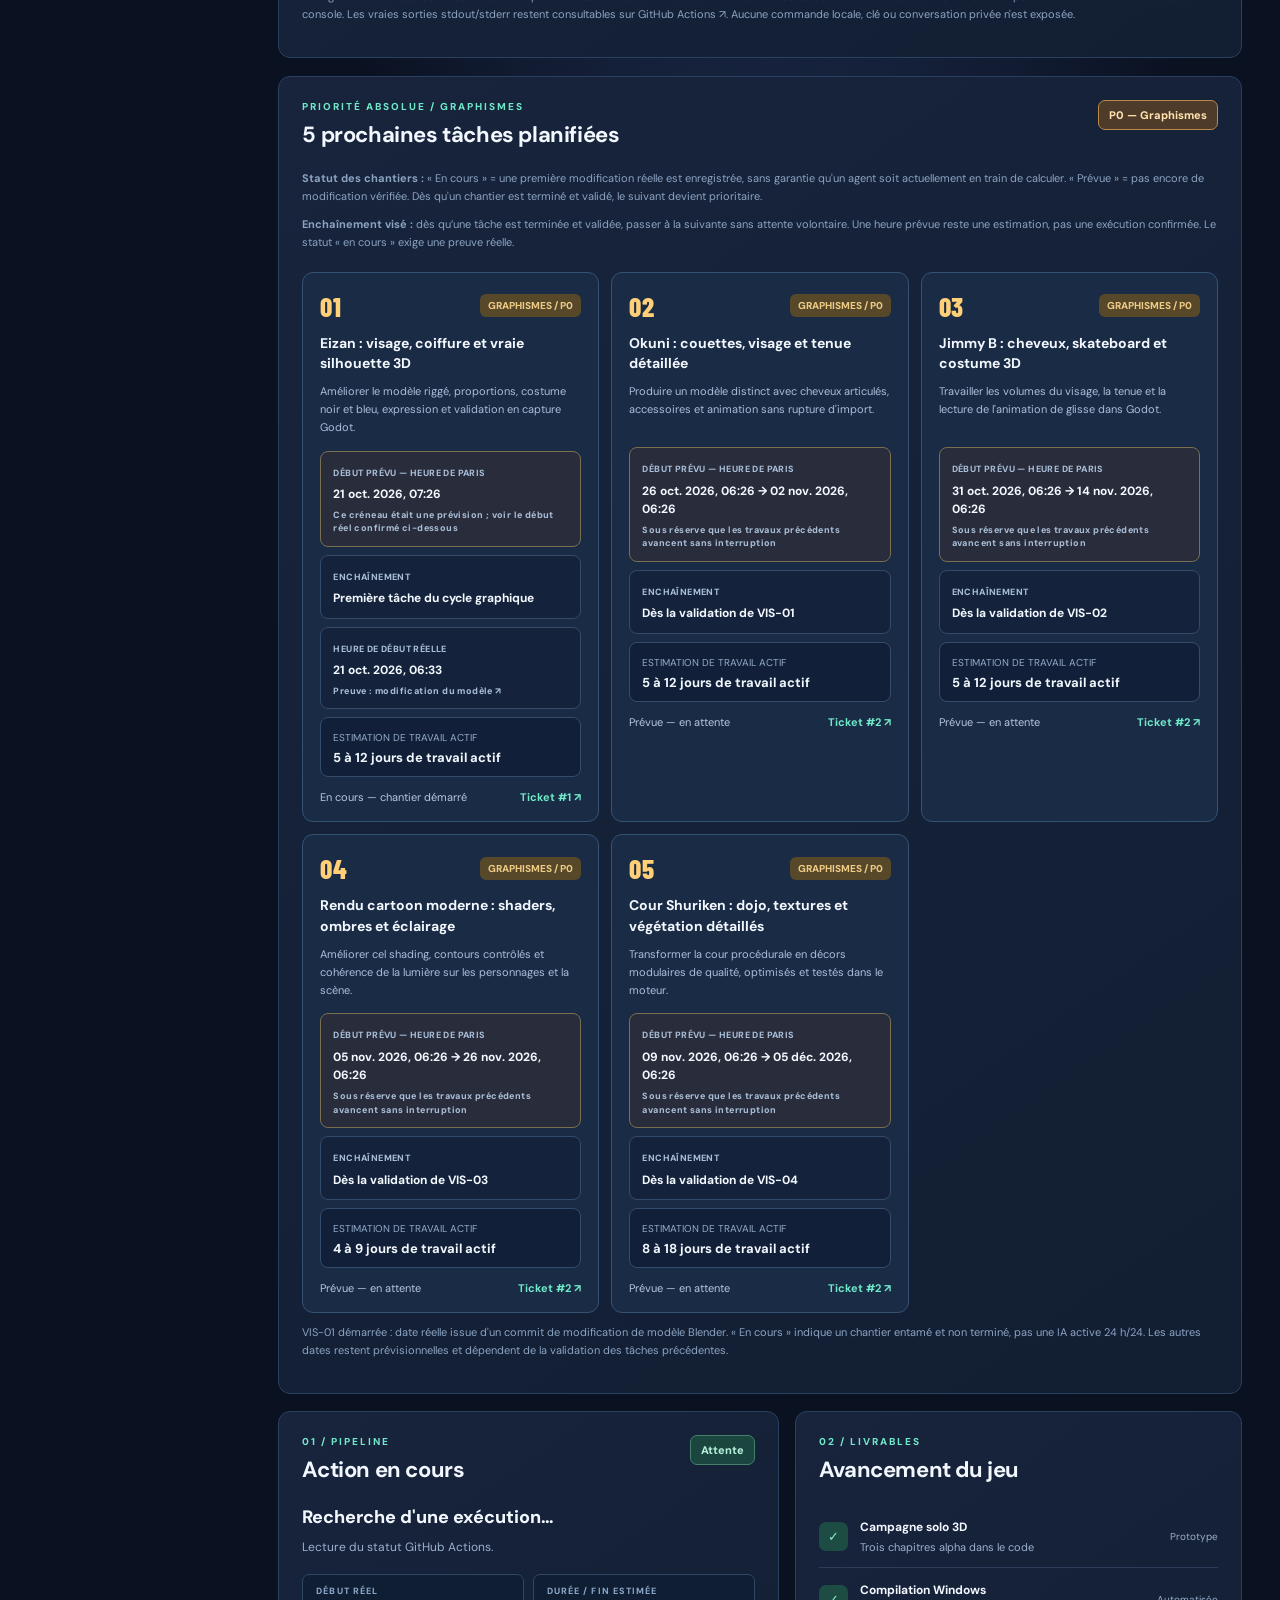
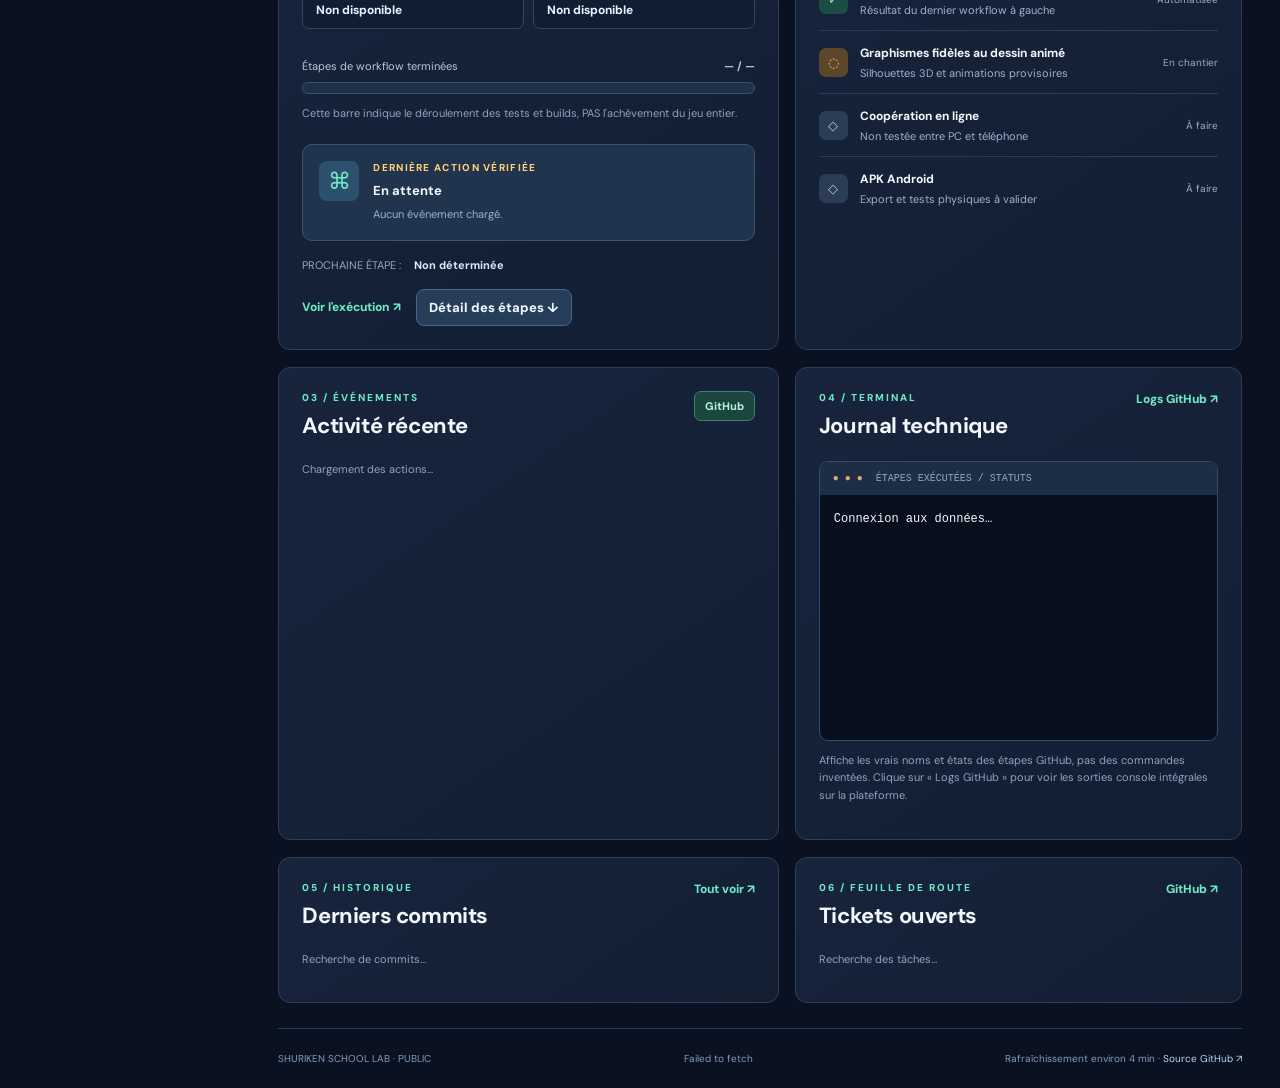
==== commit c5d418cd: "Document real image-update cadence and terminal provenance; add UI section validation" ====
--- a/dashboard/index.html
+++ b/dashboard/index.html
@@ -35,6 +35,7 @@
 .plan-timing small{display:block;color:#a9bed7;font-size:9px;font-weight:800;line-height:1.5;letter-spacing:.4px;margin-top:5px}
 .plan-timing b{display:block;font-size:12px;line-height:1.55;margin-top:5px}
 
+[hidden]{display:none!important}
 .visual-panel,.trace-panel{margin-bottom:18px}
 .visual-empty{min-height:275px;border:1px dashed #3d526e;border-radius:12px;background:#101d31;color:#a9bdd7;display:grid;place-items:center;text-align:center;padding:32px;line-height:1.7}
 .visual-compare{position:relative;overflow:hidden;border:1px solid #405e7d;border-radius:12px;background:#0a1322;aspect-ratio:16/9;max-height:580px}
